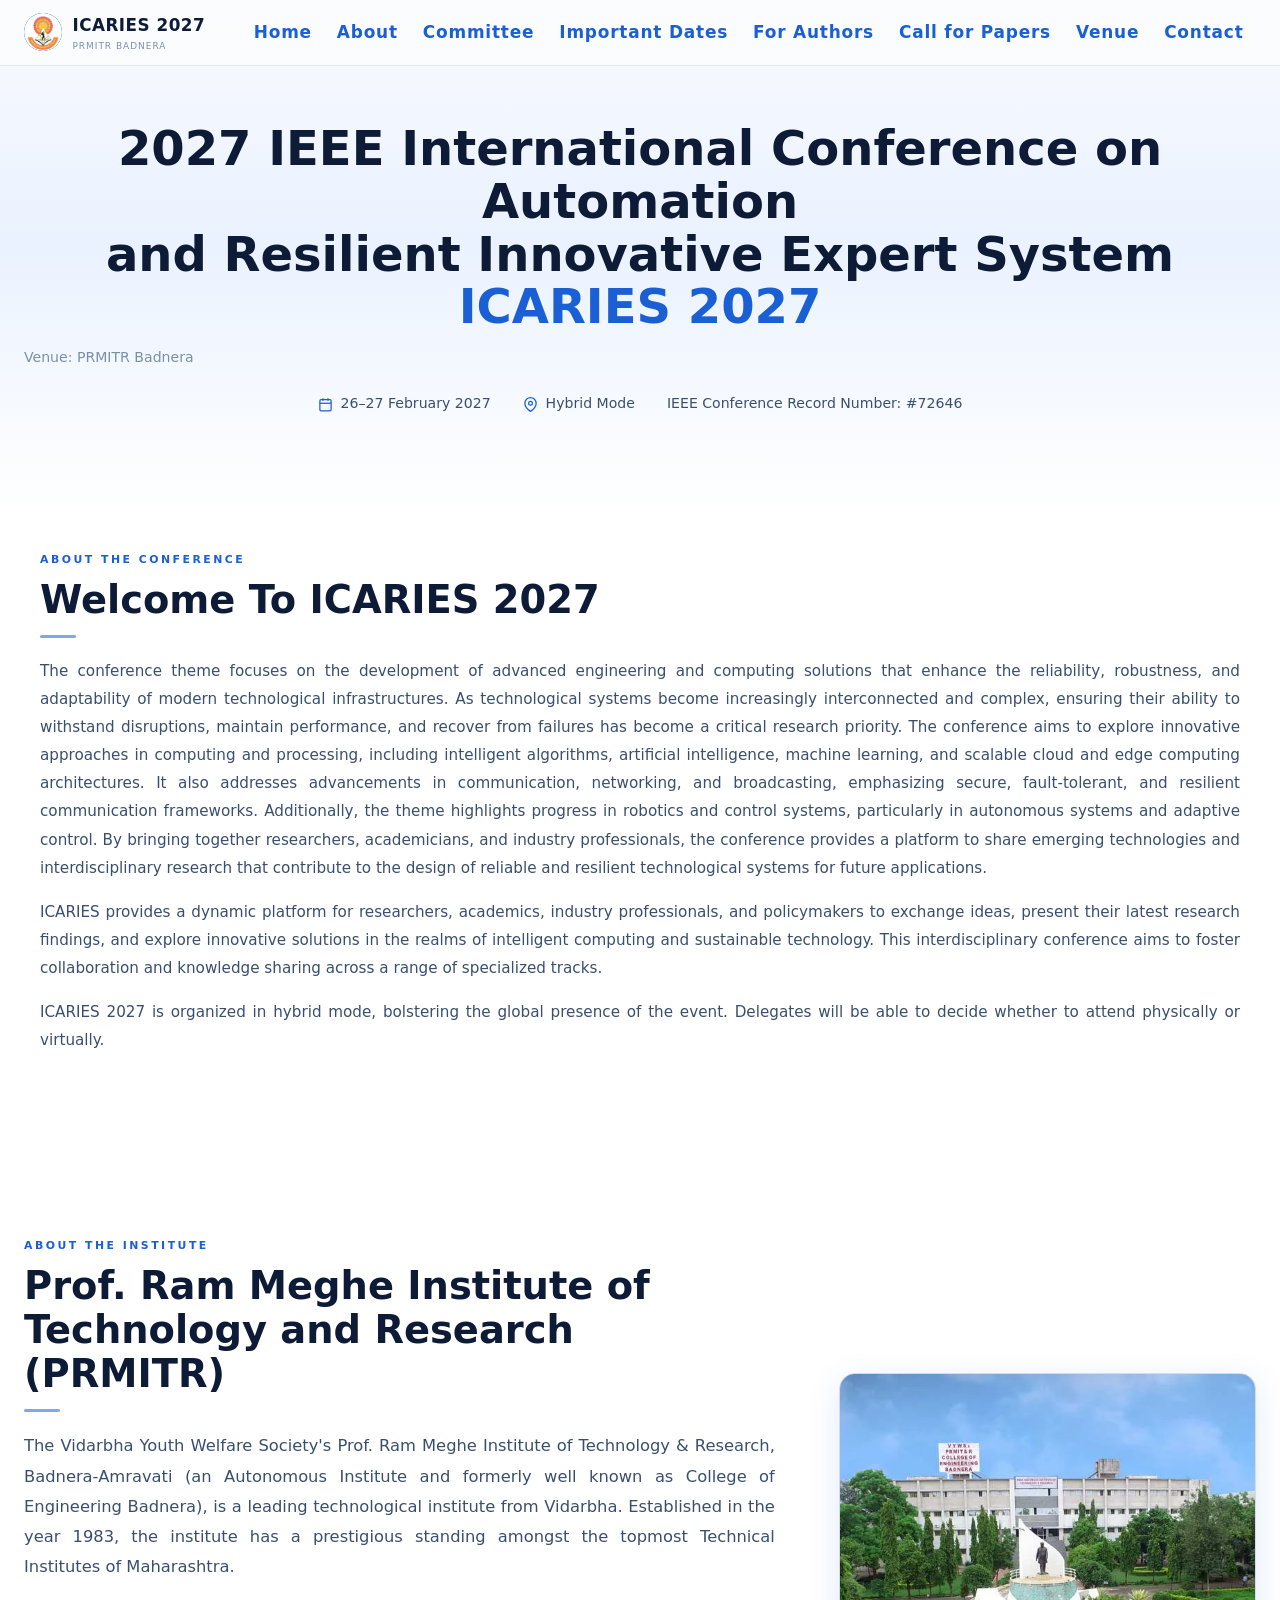
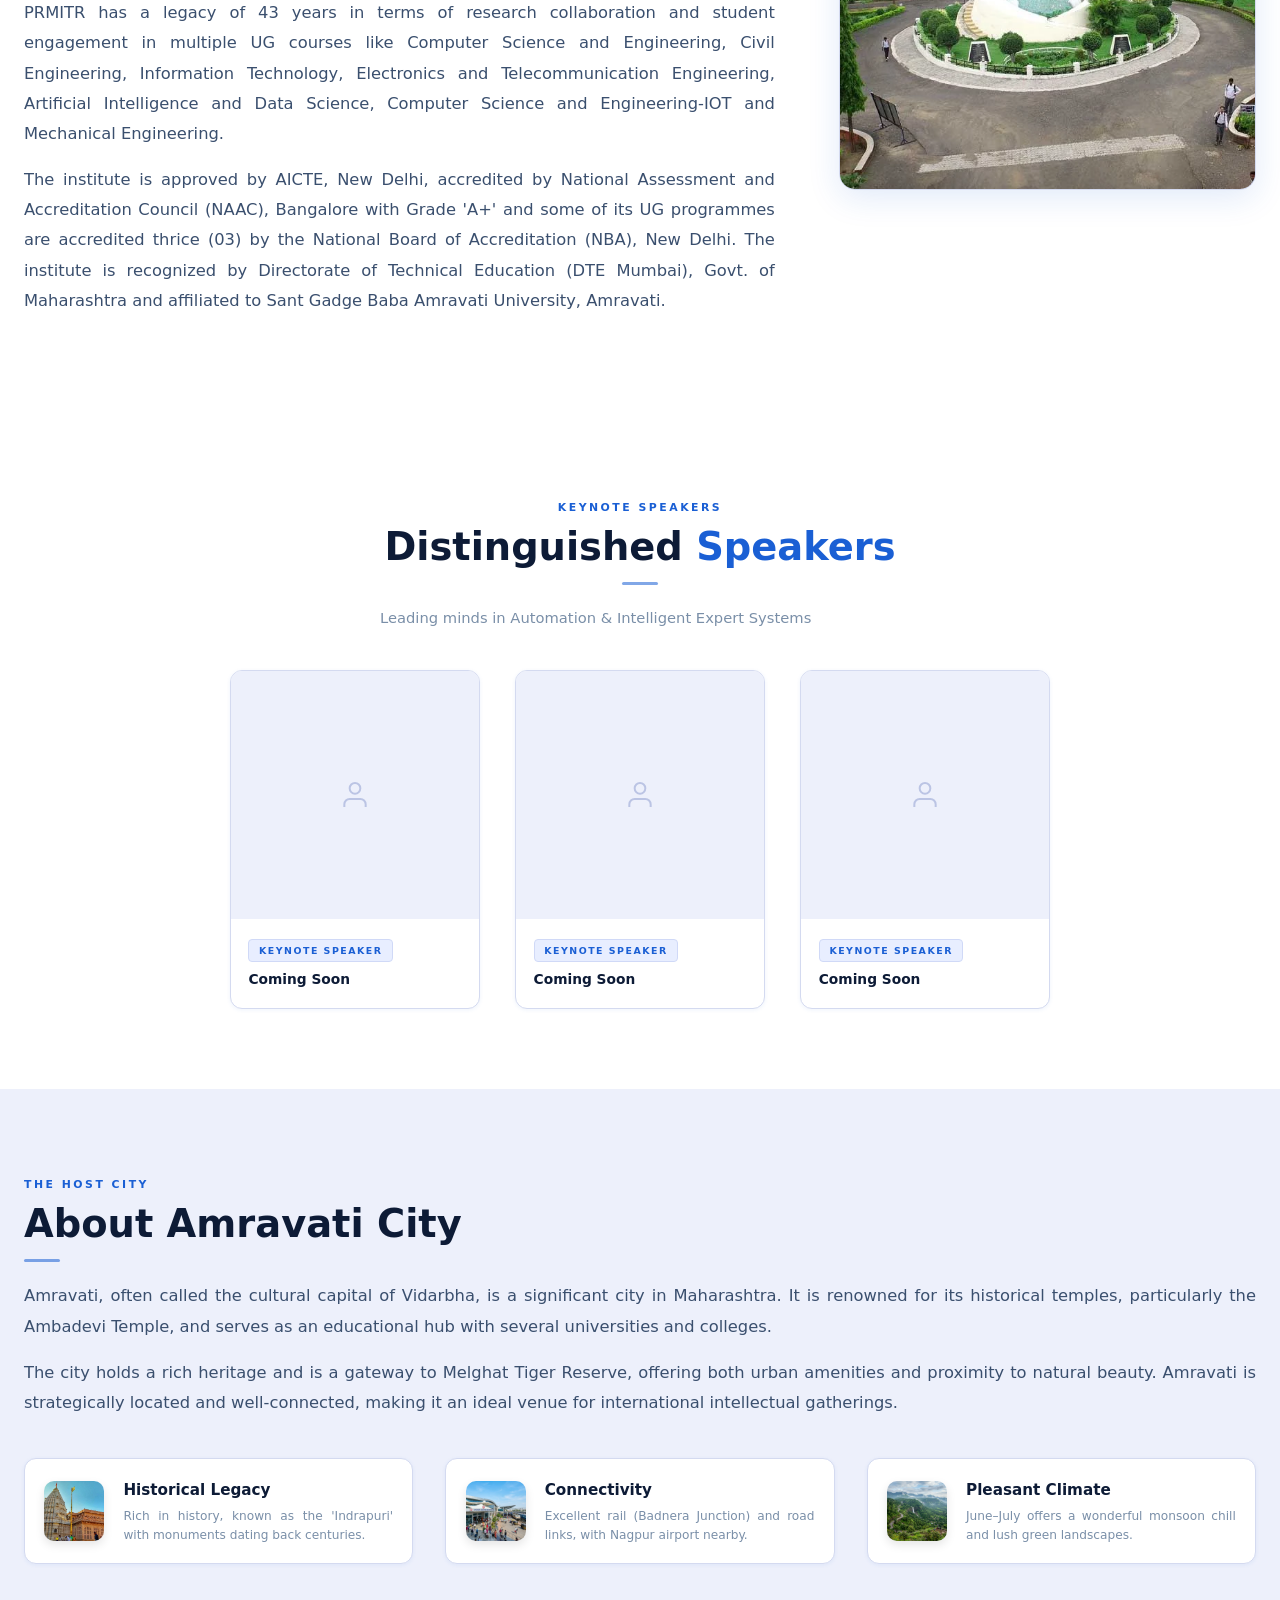
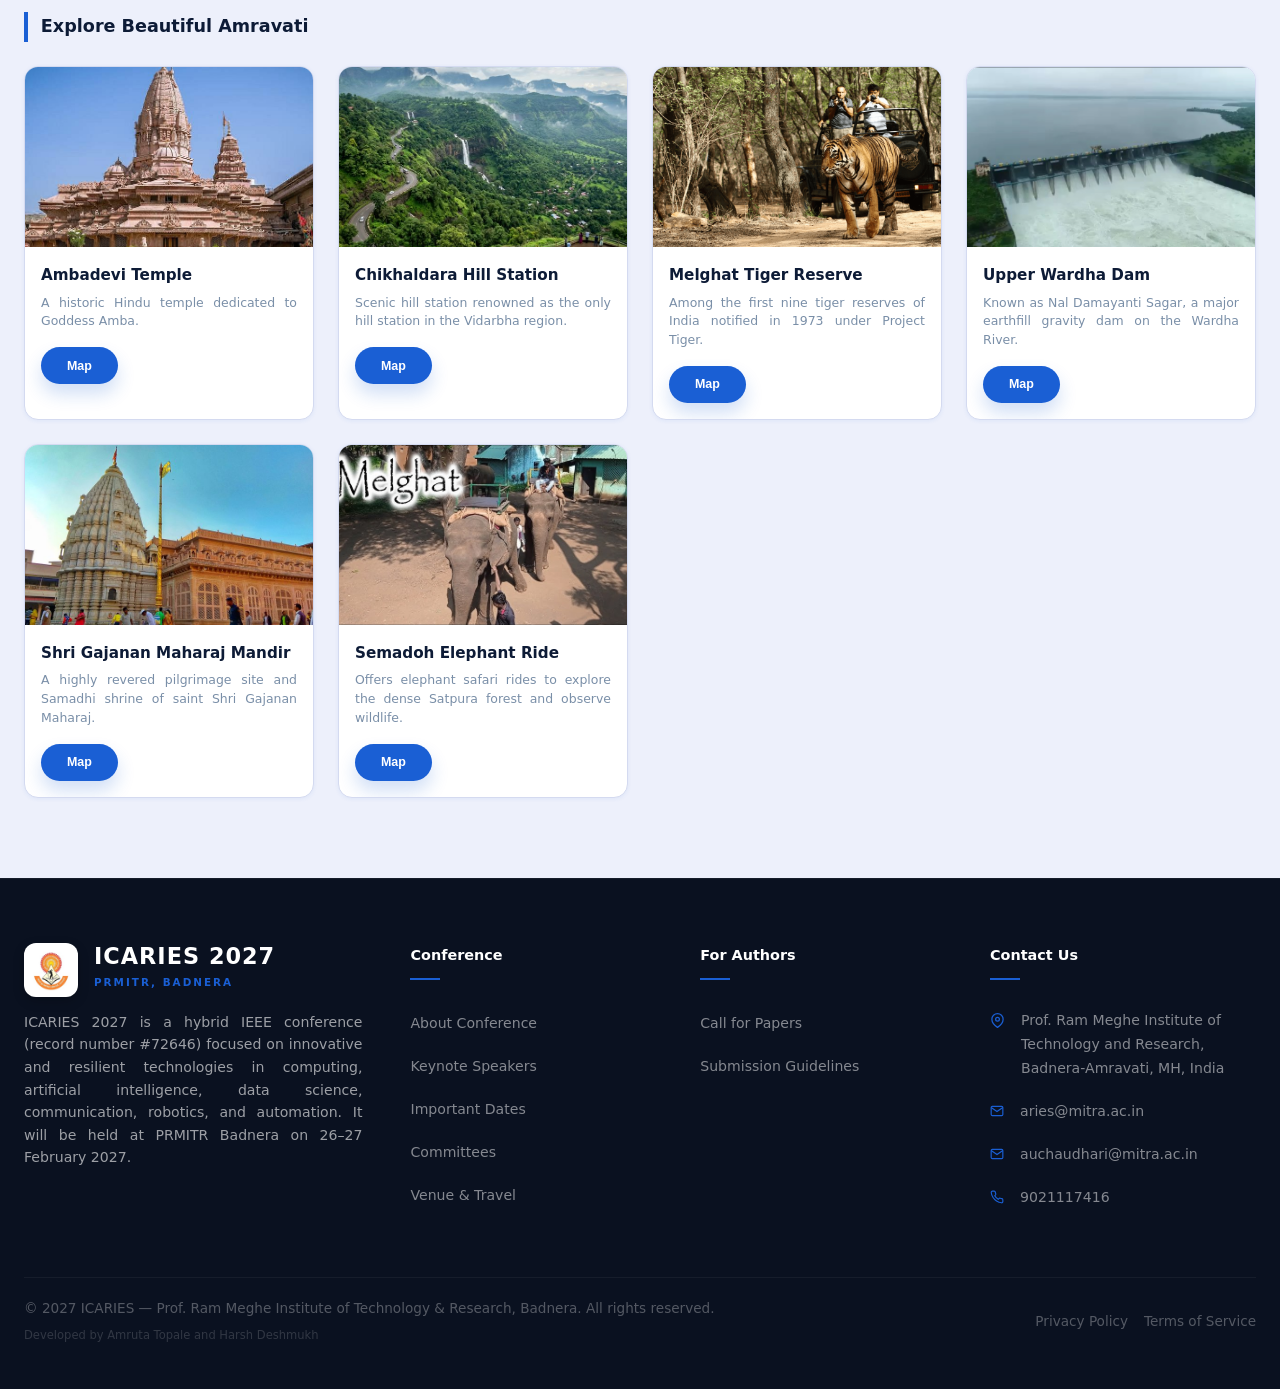
==== index.html @ 3f365c03 "changes 1" ====
<!DOCTYPE html>
<html lang="en">

<head>
  <meta charset="UTF-8" />
  <meta name="viewport" content="width=device-width, initial-scale=1.0" />
  <title>ICARIES 2027 — PRMITR Badnera, Amravati</title>
  <meta name="description"
    content="2027 IEEE International Conference on Automation and Resilient Innovative Expert System — ICARIES 2027, PRMITR Badnera, Amravati, Maharashtra, India." />
  <link rel="icon" type="image/png" href="./assets/title bar logo.png" />
  <link rel="stylesheet" href="https://cdnjs.cloudflare.com/ajax/libs/font-awesome/6.5.1/css/all.min.css" />
  <link rel="stylesheet" href="./css/style.css" />
</head>

<body>
  <div id="root"></div>
  <script src="./script.js"></script>
</body>

</html>
---- css/style.css ----
:root {
  --blue: #1a5fd4;
  --blue-dark: #1148aa;
  --blue-light: #e8eeff;
  --blue-mid: #d0d9f7;
  --bg: #edf0fb;
  --bg-white: #ffffff;
  --text: #0d1b36;
  --text-mid: #3a4f6e;
  --text-soft: #7a8fa8;
  --border: #d4daf0;
  --border-mid: #bbc4e4;
  --shadow-sm: 0 1px 4px rgba(26, 95, 212, 0.07);
  --shadow-md: 0 4px 18px rgba(26, 95, 212, 0.10);
  --shadow-lg: 0 8px 32px rgba(26, 95, 212, 0.13);
  --nav-h: 66px;
}

*,
*::before,
*::after {
  box-sizing: border-box;
  margin: 0;
  padding: 0
}

html {
  font-size: 16px;
  scroll-behavior: smooth
}

body {
  font-family: 'Segoe UI', system-ui, -apple-system, sans-serif;
  background: var(--bg);
  color: var(--text);
  line-height: 1.7;
  overflow-x: hidden
}

a {
  text-decoration: none;
  color: inherit
}

a,
button,
.hamburger {
  appearance: none;
  -webkit-appearance: none;
  -webkit-tap-highlight-color: transparent;
  -webkit-focus-ring-color: transparent;
  outline: none;
  box-shadow: none;
}

a:focus,
a:focus-visible,
button:focus,
button:focus-visible,
.hamburger:focus,
.hamburger:focus-visible {
  outline: none;
  box-shadow: none;
}

a::-moz-focus-inner,
button::-moz-focus-inner {
  border: 0;
}

sup {
  font-size: .6em;
  vertical-align: super
}

::-webkit-scrollbar {
  width: 5px
}

::-webkit-scrollbar-track {
  background: var(--bg)
}

::-webkit-scrollbar-thumb {
  background: var(--border-mid);
  border-radius: 4px
}

/* ── NAVBAR ─────────────────────────────────────────── */
#navbar {
  position: fixed;
  top: 0;
  left: 0;
  right: 0;
  z-index: 1000;
  height: var(--nav-h);
  background: rgba(255, 255, 255, .78);
  border-bottom: 1px solid rgba(212, 218, 240, .7);
  backdrop-filter: blur(14px);
  -webkit-backdrop-filter: blur(14px);
  transition: box-shadow .3s, background .3s, border-color .3s;
}

#navbar.scrolled {
  background: rgba(255, 255, 255, .62);
  border-bottom-color: rgba(212, 218, 240, .5);
  box-shadow: var(--shadow-md)
}

.nav-inner {
  max-width: 1300px;
  margin: 0 auto;
  height: 100%;
  display: flex;
  align-items: center;
  justify-content: space-between;
  padding: 0 1.5rem;
  gap: 1rem;
}

.nav-brand {
  display: flex;
  align-items: center;
  gap: .65rem;
  cursor: pointer;
  flex-shrink: 0
}

.nav-logo-wrap {
  width: 38px;
  height: 38px;
  border-radius: 50%;
  background: var(--blue);
  display: flex;
  align-items: center;
  justify-content: center;
  color: #fff;
  font-size: .75rem;
  font-weight: 900;
  letter-spacing: .5px;
  flex-shrink: 0;
  overflow: hidden;
}

.nav-logo-wrap img {
  width: 100%;
  height: 100%;
  object-fit: cover;
  border-radius: 50%
}

.nav-brand-name {
  font-size: 1.05rem;
  font-weight: 800;
  color: var(--text);
  letter-spacing: .5px
}

.nav-brand-sub {
  font-size: .56rem;
  color: var(--text-soft);
  letter-spacing: 1px;
  text-transform: uppercase;
  display: block;
  margin-top: -1px
}

.nav-links {
  display: flex;
  align-items: center;
  gap: 0;
  list-style: none
}

.nav-links li {
  position: relative
}

.nav-links a {
  display: block;
  padding: .45rem .78rem;
  font-size: 1.06rem;
  font-weight: 700;
  letter-spacing: .8px;
  color: var(--blue);
  cursor: pointer;
  border-radius: 6px;
  transition: color .2s, background .2s;
  white-space: nowrap;
}

.nav-links a:hover {
  color: var(--blue);
  background: var(--blue-light)
}

.nav-links a.active {
  color: var(--blue);
  font-weight: 700;
  background: transparent
}

.nav-dropdown .dropdown-menu {
  position: absolute;
  top: 100%;
  left: 0;
  min-width: 220px;
  list-style: none;
  padding: .45rem;
  background: #fff;
  border: 1px solid var(--border);
  border-radius: 10px;
  box-shadow: var(--shadow-md);
  opacity: 0;
  visibility: hidden;
  transform: translateY(8px);
  transition: opacity .2s, transform .2s, visibility .2s;
}

.nav-dropdown:hover .dropdown-menu,
.nav-dropdown:focus-within .dropdown-menu {
  opacity: 1;
  visibility: visible;
  transform: translateY(0);
}

.dropdown-menu a {
  padding: .7rem .85rem;
  font-size: .86rem;
  font-weight: 600;
  letter-spacing: .2px;
}

.hamburger {
  display: none;
  position: relative;
  width: 42px;
  height: 42px;
  border-radius: 999px;
  border: 1px solid rgba(26, 95, 212, .16);
  background: rgba(255, 255, 255, .95);
  box-shadow: 0 10px 22px rgba(15, 35, 80, .10);
  flex-direction: column;
  justify-content: center;
  align-items: center;
  cursor: pointer;
  padding: 0;
  transition: transform .2s ease, box-shadow .2s ease, background .2s ease;
}

.hamburger:hover,
.hamburger:focus-visible {
  transform: translateY(-1px);
  box-shadow: 0 16px 28px rgba(15, 35, 80, .15);
}

.hamburger span {
  position: absolute;
  left: 50%;
  display: block;
  width: 19px;
  height: 2px;
  background: var(--text);
  border-radius: 999px;
  transition: transform .22s ease, opacity .18s ease, background .2s ease;
  transform-origin: center;
}

.hamburger span:nth-child(1) {
  transform: translate(-50%, -6px);
}

.hamburger span:nth-child(2) {
  transform: translate(-50%, 0);
}

.hamburger span:nth-child(3) {
  transform: translate(-50%, 6px);
}

.hamburger.open span:nth-child(1) {
  transform: translate(-50%, 0) rotate(45deg);
}

.hamburger.open span:nth-child(2) {
  opacity: 0;
}

.hamburger.open span:nth-child(3) {
  transform: translate(-50%, 0) rotate(-45deg);
}

#mobile-nav {
  display: none;
  position: fixed;
  top: var(--nav-h);
  left: 0;
  right: 0;
  z-index: 999;
  background: rgba(255, 255, 255, .98);
  border-bottom: 1px solid rgba(26, 95, 212, .12);
  padding: 1rem 1.25rem 1.2rem;
  box-shadow: 0 18px 50px rgba(15, 35, 80, .12);
  backdrop-filter: blur(18px);
}

#mobile-nav.open {
  display: block;
}

#mobile-nav ul {
  list-style: none;
  display: flex;
  flex-direction: column;
  gap: .65rem;
}

#mobile-nav ul a {
  display: block;
  padding: .9rem 1.1rem;
  font-size: .95rem;
  font-weight: 700;
  color: var(--text);
  border-radius: 14px;
  background: #f6f8ff;
  transition: transform .2s ease, box-shadow .2s ease, background .2s ease;
}

#mobile-nav ul a:hover,
#mobile-nav ul a:focus-visible {
  color: var(--blue);
  background: rgba(26, 95, 212, .08);
  transform: translateX(3px);
}

#mobile-nav ul a.active {
  color: #fff;
  background: var(--blue);
}

.mobile-nav-group {
  padding: .2rem 0
}

.mobile-nav-label {
  display: block;
  padding: .6rem 1rem;
  font-size: .88rem;
  font-weight: 700;
  color: var(--blue);
}

.mobile-submenu {
  margin-left: .75rem
}

#mobile-nav .mobile-submenu a {
  font-size: .82rem;
  font-weight: 600;
  padding: .5rem 1rem;
}

/* ── PAGE WRAPPER ────────────────────────────────────── */
#main-content {
  padding-top: var(--nav-h);
}

/* ── HERO ────────────────────────────────────────────── */
#home {
  position: relative;
  overflow: hidden;
  background: linear-gradient(180deg, #f5f8ff 0%, #eaf2ff 40%, #ffffff 100%);
  padding: 4rem 1.5rem 3.5rem;
  text-align: center;
}

/* Reduce vertical gap between the home hero and the next section */
#home + .section {
  padding-top: 2rem;
}

.home-hero {
  position: relative;
}

.hero-inner {
  max-width: 900px;
  margin: 0 auto
}

.hero-logos {
  display: flex;
  align-items: center;
  justify-content: center;
  gap: 1.5rem;
  margin-bottom: 2.5rem;
  flex-wrap: wrap;
}

.logo-box {
  display: flex;
  flex-direction: column;
  align-items: center;
  gap: .55rem;
}

.logo-img-wrap {
  width: 88px;
  height: 88px;
  border-radius: 14px;
  background: #fff;
  border: 1.5px solid var(--border);
  display: flex;
  align-items: center;
  justify-content: center;
  box-shadow: var(--shadow-sm);
  overflow: hidden;
  padding: 6px;
}

.logo-img-wrap img {
  width: 100%;
  height: 100%;
  object-fit: contain;
  border-radius: 8px
}

.logo-box-label {
  font-size: .7rem;
  color: var(--text-soft);
  font-weight: 500;
  letter-spacing: .3px
}

.hero-title {
  font-size: clamp(2.1rem, 5.4vw, 3rem);
  font-weight: 900;
  line-height: 1.1;
  color: var(--text);
  margin-bottom: .5rem;
}

.hero-title .blue {
  color: var(--blue);
  display: block
}

.hero-sponsored {
  font-size: .88rem;
  color: var(--text-soft);
  margin: .8rem 0 1.4rem;
}

.hero-meta {
  display: flex;
  align-items: center;
  justify-content: center;
  gap: 2rem;
  flex-wrap: wrap;
  margin-bottom: 2.5rem;
}

.hero-meta-item {
  display: flex;
  align-items: center;
  gap: .5rem;
  font-size: .88rem;
  color: var(--text-mid);
  font-weight: 500;
}

.hero-meta-item svg {
  color: var(--blue);
  flex-shrink: 0
}

.hero-btns {
  display: flex;
  gap: .9rem;
  justify-content: center;
  flex-wrap: wrap
}

/* ── BUTTONS ─────────────────────────────────────────── */
.btn {
  display: inline-flex;
  align-items: center;
  gap: .45rem;
  padding: .72rem 1.8rem;
  border-radius: 6px;
  font-size: .84rem;
  font-weight: 700;
  cursor: pointer;
  border: none;
  font-family: inherit;
  transition: all .2s;
  letter-spacing: .2px;
}

.btn-blue {
  background: var(--blue);
  color: #fff
}

.btn-blue:hover {
  background: var(--blue-dark);
  transform: translateY(-1px);
  box-shadow: 0 4px 16px rgba(26, 95, 212, .28)
}

.btn-outline-blue {
  background: #fff;
  color: var(--blue);
  border: 2px solid var(--blue)
}

.btn-outline-blue:hover {
  background: var(--blue-light);
  transform: translateY(-1px)
}

/* ── SECTION COMMONS ─────────────────────────────────── */
.section {
  padding: 5rem 1.5rem
}

.section.alt {
  background: #fff;
}

#speakers {
  background: #fff;
}

  .section.section-tight {
    padding-top: 0;
  }

.section-inner {
  max-width: 1280px;
  margin: 0 auto
}

.sec-eyebrow {
  display: inline-block;
  font-size: .68rem;
  font-weight: 700;
  letter-spacing: 2.5px;
  text-transform: uppercase;
  color: var(--blue);
  margin-bottom: .5rem;
}

.hotel-grid {
  display: grid;
  grid-template-columns: repeat(2, minmax(0, 1fr));
  gap: 1.5rem;
  margin-top: 1.8rem;
  max-width: 1120px;
  margin-left: auto;
  margin-right: auto;
}

.hotel-card {
  display: flex;
  flex-direction: column;
  background: #fff;
  border: 1.5px solid var(--border);
  border-radius: 18px;
  overflow: hidden;
  box-shadow: var(--shadow-sm);
  transition: transform .2s, box-shadow .2s, border-color .2s;
}

.hotel-card:hover {
  transform: translateY(-3px);
  box-shadow: var(--shadow-md);
  border-color: var(--blue);
}

.hotel-card-img {
  width: 100%;
  aspect-ratio: 16 / 10;
  min-height: 185px;
  overflow: hidden;
  background: var(--bg);
}

.hotel-card-img img {
  width: 100%;
  height: 100%;
  object-fit: cover;
  display: block;
  transition: transform .3s ease;
}

.hotel-card:hover .hotel-card-img img {
  transform: scale(1.03);
}

.hotel-card-body {
  padding: 1.2rem 1.2rem 1.3rem;
  display: grid;
  gap: .8rem;
  flex: 1;
}

.hotel-card-title {
  font-size: 1.1rem;
  font-weight: 800;
  color: var(--text);
  margin-bottom: 0;
}

.hotel-card-desc {
  color: var(--text-mid);
  line-height: 1.7;
  font-size: .92rem;
}

.hotel-btn {
  justify-self: start;
  padding: .62rem 1.3rem;
}

@media (max-width: 900px) {
  .hotel-grid {
    grid-template-columns: 1fr;
  }
}

.sec-title {
  font-size: clamp(1.6rem, 3.5vw, 2.4rem);
  font-weight: 800;
  color: var(--text);
  line-height: 1.15;
  margin-bottom: .3rem;
}

.sec-title .blue {
  color: var(--blue)
}

.sec-bar {
  width: 36px;
  height: 3px;
  background: var(--blue);
  border-radius: 2px;
  margin: .8rem 0 1.2rem;
  opacity: .55;
}

.sec-bar.center {
  margin: .8rem auto 1.2rem
}

.sec-sub {
  font-size: .92rem;
  color: var(--text-soft);
  max-width: 520px
}

/* ── WELCOME ─────────────────────────────────────────── */
.welcome-grid {
  display: grid;
  grid-template-columns: 1fr;
  gap: 2rem;
  align-items: start;
}

.welcome-grid>div {
  width: 100%;
  max-width: 1200px;
  margin: 0 auto;
}

.welcome-text p {
  color: var(--text-mid);
  margin-bottom: 1rem;
  line-height: 1.85;
  font-size: .95rem
}

.welcome-text strong {
  color: var(--text);
  font-weight: 600
}

.welcome-quote {
  border-left: 3px solid var(--blue);
  padding: 1rem 1.3rem;
  background: var(--blue-light);
  border-radius: 0 10px 10px 0;
  color: var(--text-mid);
  line-height: 1.75;
  margin: 1.3rem 0;
  font-size: .92rem;
}

.stats-grid {
  display: grid;
  grid-template-columns: 1fr 1fr;
  gap: 1rem
}

.stat-card {
  background: var(--bg-white);
  border: 1.5px solid var(--border);
  border-radius: 12px;
  padding: 1.5rem;
  text-align: center;
  transition: all .22s;
  box-shadow: var(--shadow-sm);
}

.stat-card:hover {
  border-color: var(--blue);
  box-shadow: var(--shadow-md);
  transform: translateY(-2px)
}

.stat-num {
  font-size: 2rem;
  font-weight: 900;
  color: var(--blue);
  line-height: 1;
  margin-bottom: .3rem
}

.stat-lbl {
  font-size: .74rem;
  color: var(--text-soft);
  font-weight: 500
}

/* ── DATES ───────────────────────────────────────────── */
.dates-grid {
  display: grid;
  grid-template-columns: repeat(3, 1fr);
  gap: 1.2rem
}

.date-card {
  background: #fff;
  border: 1.5px solid var(--border);
  border-radius: 12px;
  padding: 1.8rem 1.3rem;
  text-align: center;
  transition: all .22s;
  box-shadow: var(--shadow-sm);
  position: relative;
  overflow: hidden;
}

.date-card::before {
  content: '';
  position: absolute;
  top: 0;
  left: 0;
  right: 0;
  height: 3px;
  background: var(--blue);
  opacity: 0;
  transition: opacity .22s;
}

.date-card:hover::before {
  opacity: 1
}

.date-card:hover {
  border-color: var(--blue);
  box-shadow: var(--shadow-md);
  transform: translateY(-3px)
}

.date-label {
  font-weight: 700;
  font-size: 1.1rem;
  color: var(--text);
  margin-bottom: .45rem
}

.date-val {
  font-size: .76rem;
  color: var(--blue);
  font-weight: 700;
  letter-spacing: .3px
}

/* ── SPEAKERS ────────────────────────────────────────── */
.speakers-grid {
  display: grid;
  grid-template-columns: repeat(3, minmax(200px, 250px));
  justify-content: center;
  gap: 2.2rem;
  margin-top: 2.5rem
}

.spk-card {
  background: #fff;
  border: 1.5px solid var(--border);
  border-radius: 12px;
  overflow: hidden;
  transition: all .22s;
  box-shadow: var(--shadow-sm);
}

.spk-card:hover {
  border-color: var(--blue);
  box-shadow: var(--shadow-md);
  transform: translateY(-3px)
}

.spk-photo {
  aspect-ratio: 3/3;
  background: var(--bg);
  display: flex;
  align-items: center;
  justify-content: center;
  color: var(--border-mid);
}

.spk-info {
  padding: 1rem 1.1rem
}

.spk-badge {
  display: inline-block;
  font-size: .59rem;
  font-weight: 700;
  letter-spacing: 1.5px;
  text-transform: uppercase;
  color: var(--blue);
  background: var(--blue-light);
  border: 1px solid var(--blue-mid);
  padding: .15rem .6rem;
  border-radius: 4px;
  margin-bottom: .4rem;
}

.spk-name {
  font-size: .86rem;
  font-weight: 700;
  color: var(--text)
}

/* ── TOPICS ──────────────────────────────────────────── */
.topics-grid {
  display: grid;
  grid-template-columns: repeat(3, 1fr);
  gap: .75rem
}

.topic-item {
  background: #fff;
  border: 1.5px solid var(--border);
  border-radius: 8px;
  padding: .9rem 1.1rem;
  display:flex;align-items:center;gap:.65rem;
  transition:all .2s;box-shadow:var(--shadow-sm);
}
.topic-item:hover{border-color:var(--blue);background:var(--blue-light)}
.topic-dot{width:7px;height:7px;border-radius:50%;background:var(--blue);flex-shrink:0}
.topic-text{font-size:.83rem;color:var(--text-mid);font-weight:500}

/* ── ABOUT PRMITR ────────────────────────────────────── */
.about-grid{display:grid;grid-template-columns:1.8fr 1fr;gap:4rem;align-items:center}
.venue-copy{display:grid;gap:3.5rem}
.about-text p{color:var(--text-mid);margin-bottom:1rem;line-height:1.85;font-size:1.02rem}
.about-text strong{color:var(--text);font-weight:600}
.about-img{
  background:var(--bg);border:1.5px solid var(--border);
  border-radius:16px;overflow:hidden;
  box-shadow:var(--shadow-lg);
  transition:transform .3s ease;
}
.about-img:hover{transform:scale(1.02)}
.about-img img{width:100%;height:100%;object-fit:cover;display:block}

/* ── CONTACT ─────────────────────────────────────────── */
.contact-grid{display:grid;grid-template-columns:1fr 1.3fr;gap:3rem;align-items:start}
.c-item{display:flex;gap:.85rem;align-items:flex-start;margin-bottom:1.2rem}
.c-icon{
  width:38px;height:38px;flex-shrink:0;border-radius:8px;
  background:var(--blue-light);border:1.5px solid var(--border-mid);
  display:flex;align-items:center;justify-content:center;color:var(--blue);
}
.c-item strong{display:block;font-size:.69rem;letter-spacing:1px;text-transform:uppercase;color:var(--text-soft);margin-bottom:.1rem}
.c-item span{font-size:.86rem;color:var(--text-mid)}
.form-box{background:#fff;border:1.5px solid var(--border);border-radius:14px;padding:2rem;box-shadow:var(--shadow-sm)}
.form-box h3{font-size:.98rem;font-weight:800;color:var(--text);margin-bottom:1.3rem}
.fg{margin-bottom:.95rem}
.fg label {
    display: block;
    font-size: .71rem;
    font-weight: 600;
    color: var(--text-soft);
    letter-spacing: .4px;
    margin-bottom: .28rem
  }

  .fg input,
  .fg textarea,
  .fg select {
    width: 100%;
    padding: .68rem .9rem;
    background: var(--bg);
    border: 1.5px solid var(--border);
    border-radius: 7px;
    font-size: .85rem;
    color: var(--text);
    font-family: inherit;
    outline: none;
    transition: border-color .18s;
  }

  .fg input:focus,
  .fg textarea:focus,
  .fg select:focus {
    border-color: var(--blue);
    background: #fff;
    box-shadow: 0 0 0 3px rgba(26, 95, 212, .08);
  }

  .fg textarea {
    min-height: 108px;
    resize: vertical
  }

  .fg select option {
    background: #fff
  }

  /* ── FOOTER ──────────────────────────────────────────── */
  footer {
    background: #0a1120;
    padding: 4rem 1.5rem 1.5rem;
    color: #fff;
    border-top: 1px solid rgba(255, 255, 255, 0.05);
  }

  .footer-inner {
    max-width: 1280px;
    margin: 0 auto
  }

  .footer-grid {
    display: grid;
    grid-template-columns: 1.4fr 1fr 1fr 1.1fr;
    gap: 3rem;
    margin-bottom: 3rem
  }

  .footer-brand-col {
    display: flex;
    flex-direction: column;
    gap: .9rem;
  }

  .footer-logo-wrap {
    display: flex;
    align-items: center;
    gap: 1rem;
  }

  .footer-logo-img {
    width: 54px;
    height: 54px;
    border-radius: 12px;
    background: #fff;
    object-fit: contain;
    padding: 6px;
    box-shadow: 0 4px 12px rgba(0,0,0,0.2);
  }

  .footer-brand-name {
    display: block;
    font-size: 1.4rem;
    font-weight: 900;
    color: #fff;
    letter-spacing: 1px;
    line-height:1;
  }

  .footer-brand-tag {
    font-size: 0.65rem;
    text-transform: uppercase;
    letter-spacing: 2px;
    color: var(--blue);
    font-weight: 700;
  }

  .footer-desc {
    font-size: 0.88rem;
    color: rgba(255, 255, 255, 0.6);
    line-height: 1.6;
    max-width: 460px;
  }

  .footer-socials {
    display: none;
  }

  .footer-col h4 {
    font-size: 0.9rem;
    font-weight: 800;
    color: #fff;
    margin-bottom: 1.8rem;
    position: relative;
    padding-bottom: 0.8rem;
  }

  .footer-col h4::after {
    content: '';
    position: absolute;
    bottom: 0;
    left: 0;
    width: 30px;
    height: 2px;
    background: var(--blue);
  }

  .footer-col ul {
    list-style: none;
    display: flex;
    flex-direction: column;
    gap: 1rem
  }

  .footer-col ul a {
    font-size: 0.88rem;
    color: rgba(255, 255, 255, 0.5);
    transition: all 0.2s ease;
  }

  .footer-col ul a:hover {
    color: #fff;
    padding-left: 4px;
  }

  .footer-c-item {
    display: flex;
    gap: 1rem;
    font-size: 0.88rem;
    color: rgba(255, 255, 255, 0.5);
    margin-bottom: 1.2rem;
    align-items: flex-start;
  }

  .footer-c-item svg {
    color: var(--blue);
    flex-shrink: 0;
    margin-top: 4px;
  }

  .footer-bottom {
    border-top: 1px solid rgba(255, 255, 255, 0.05);
    padding: 1.2rem 0;
    font-size: 0.85rem;
    color: rgba(255, 255, 255, 0.3);
  }

  .footer-bottom-inner {
    display: flex;
    justify-content: space-between;
    align-items: center;
    flex-wrap: wrap;
    gap: 1.5rem;
  }

  .footer-bottom-links {
    display: flex;
    gap: 2rem;
  }

  .footer-bottom-links a {
    color: rgba(255, 255, 255, 0.3);
    transition: color 0.2s;
  }

  .footer-bottom-links a:hover {
    color: #fff;
  }

  .footer-credit {
    font-size: 0.72rem;
    color: rgba(255, 255, 255, 0.16);
    margin-top: 6px;
  }

  /* Responsive Fix for Footer */
  @media(max-width: 1024px) {
    .footer-grid {
      grid-template-columns: 1fr 1fr;
    }
  }

  @media(max-width: 600px) {
    footer { padding: 4rem 1.5rem 1.5rem; }
    .footer-grid {
      grid-template-columns: 1fr;
      gap: 3rem;
    }
    .footer-bottom-inner {
      flex-direction: column;
      text-align: center;
    }
  }

  /* ── SUB-PAGE (committee / author guidelines) ─────────── */
  .subpage-hero {
    background: var(--text);
    padding: 4.5rem 1.5rem 3.5rem;
    border-bottom: 1px solid rgba(255, 255, 255, .06);
  }

  .subpage-hero + .section.section-tight {
    padding-top: 2.5rem;
  }

  .subpage-hero-inner {
    max-width: 1280px;
    margin: 0 auto
  }

  .subpage-hero-inner-centered {
    max-width: 860px;
    text-align: center;
  }

  .subpage-hero-inner-centered .sec-bar {
    margin-left: auto;
    margin-right: auto;
  }

  .subpage-hero-inner-centered p {
    max-width: 680px;
    margin-left: auto;
    margin-right: auto;
  }

  .subpage-hero .sec-eyebrow {
    color: rgba(26, 95, 212, .7)
  }

  .subpage-hero .sec-title {
    color: #fff
  }

  .subpage-hero .sec-bar {
    background: var(--blue)
  }

  .program-hero {
    background: linear-gradient(135deg, #0f2f66 0%, #163e88 55%, #1b67d5 100%);
  }

  .program-intro {
    max-width: 760px;
    margin: 1rem auto 2rem;
    color: var(--text-mid);
  }

  .program-heading-full {
    width: 100%;
  }

  .program-heading-full .sec-title {
    width: 100%;
  }

  .program-tracks-grid {
    display: grid;
    grid-template-columns: repeat(2, minmax(280px, 1fr));
    gap: 1.5rem;
    margin-top: 2rem;
  }

  .contact-grid {
    display: grid;
    grid-template-columns: repeat(2, minmax(260px, 1fr));
    gap: 1.5rem;
    margin-top: 2rem;
  }

  .contact-card {
    background: #fff;
    border: 1.5px solid var(--border);
    border-radius: 20px;
    padding: 1.8rem;
    box-shadow: var(--shadow-sm);
    transition: transform .22s, box-shadow .22s, border-color .22s;
    display: flex;
    flex-direction: column;
    gap: 1rem;
  }

  .contact-card:hover {
    transform: translateY(-3px);
    border-color: var(--blue);
    box-shadow: var(--shadow-md);
  }

  .contact-card-icon {
    display: inline-flex;
    align-items: center;
    justify-content: center;
    width: 48px;
    height: 48px;
    border-radius: 50%;
    background: var(--blue);
    color: #fff;
  }

  .contact-card-title {
    font-size: 1.1rem;
    font-weight: 800;
    color: var(--text);
    margin-bottom: 0;
  }

  .contact-card-detail {
    line-height: 1.7;
    color: var(--text-mid);
    font-size: .95rem;
  }

  .program-track-card {
    background: #fff;
    border: 1.5px solid var(--border);
    border-radius: 20px;
    padding: 1.8rem;
    box-shadow: var(--shadow-sm);
    transition: transform .22s, box-shadow .22s, border-color .22s;
    display: flex;
    flex-direction: column;
    gap: 1rem;
  }

  .program-track-card:hover {
    transform: translateY(-3px);
    border-color: var(--blue);
    box-shadow: var(--shadow-md);
  }

  .track-title {
    font-size: 1.1rem;
    margin-bottom: .5rem;
    color: var(--text);
  }

  .track-chairs {
    font-size: .86rem;
    color: var(--blue);
    font-weight: 700;
    margin-bottom: .8rem;
  }

  .track-topics {
    list-style: none;
    display: grid;
    gap: .55rem;
    padding-left: 0;
    margin: 0;
  }

  .track-topic {
    position: relative;
    padding-left: 1.1rem;
    color: var(--text-mid);
    line-height: 1.7;
    font-size: .95rem;
  }

  .track-topic::before {
    content: '';
    position: absolute;
    left: 0;
    top: .7rem;
    width: 6px;
    height: 6px;
    border-radius: 50%;
    background: var(--blue);
  }

  .track-scope-note {
    margin-top: .35rem;
    padding-top: .7rem;
    border-top: 1px solid var(--border);
    color: var(--text);
    font-size: .88rem;
    font-style: italic;
    line-height: 1.6;
  }

  .cmt-acknowledgment {
    max-width: 980px;
    margin: 2.5rem auto 0;
    padding: 1.4rem 1.6rem;
    border-left: 4px solid var(--blue);
    border-radius: 0 12px 12px 0;
    background: var(--blue-light);
  }

  .cmt-acknowledgment h2 {
    margin: 0 0 .55rem;
    color: var(--blue-dark);
    font-size: .95rem;
    letter-spacing: .08em;
  }

  .cmt-acknowledgment p {
    margin: 0;
    color: var(--text-mid);
    line-height: 1.7;
  }

  .timeline-grid {
    display: grid;
    grid-template-columns: repeat(2, minmax(240px, 1fr));
    gap: 1.25rem;
    margin-top: 1.75rem;
  }

  .timeline-step {
    background: #fff;
    border: 1.5px solid var(--border);
    border-radius: 18px;
    padding: 1.5rem;
    box-shadow: var(--shadow-sm);
  }

  .timeline-time {
    font-size: .78rem;
    font-weight: 700;
    color: var(--blue);
    letter-spacing: .25em;
    text-transform: uppercase;
    margin-bottom: .75rem;
  }

  .timeline-title {
    font-size: 1rem;
    margin-bottom: .6rem;
    color: var(--text);
  }

  .timeline-text {
    color: var(--text-mid);
    line-height: 1.75;
    font-size: .95rem;
  }

  .program-table {
    width: 100%;
    border-collapse: collapse;
    margin-top: 1.5rem;
    overflow: hidden;
    border-radius: 16px;
    background: #fff;
    box-shadow: var(--shadow-sm);
  }

  .program-table th,
  .program-table td {
    padding: 1rem 1.2rem;
    border-bottom: 1px solid var(--border);
    text-align: left;
    color: var(--text);
  }

  .program-table th {
    background: var(--blue-light);
    color: var(--blue);
    font-size: .86rem;
    letter-spacing: .05em;
    text-transform: uppercase;
  }

  .program-table tr:last-child td {
    border-bottom: none;
  }

  .program-table td:last-child {
    color: var(--blue);
    font-weight: 700;
  }

  .section-heading {
    background: var(--text);
    padding: 1.2rem 1.4rem;
    padding-bottom: calc(1.2rem + 1px);
    border-radius: 0;
    margin-bottom: 1.5rem;
    text-align: center;
  }

  .section-heading .sec-eyebrow {
    color: rgba(26, 95, 212, .7);
    margin-bottom: .35rem;
  }

  .section-heading .sec-title {
    color: #fff;
    margin-bottom: .35rem;
  }

  .section-heading .sec-bar {
    background: var(--blue);
    margin: 0 auto;
    width: 38px;
  }

  .page-section-header {
    max-width: 760px;
    margin: 0 auto 1.8rem;
  }

  .page-section-header-centered {
    text-align: center;
  }

  .venue-section-copy {
    color: var(--text-soft);
    font-size: .96rem;
    line-height: 1.8;
    margin: 0 auto;
  }

  /* ── LOCATION CARDS ──────────────────────────────────── */
  .locations-grid {
    display: grid;
    grid-template-columns: repeat(2, 1fr);
    gap: 2rem;
    margin-top: 1.8rem;
  }

  .location-card {
    background: #fff;
    border: 1.5px solid var(--border);
    border-radius: 14px;
    overflow: hidden;
    box-shadow: var(--shadow-sm);
    transition: transform .2s, box-shadow .2s, border-color .2s;
  }

  .location-card:hover {
    transform: translateY(-3px);
    box-shadow: var(--shadow-md);
    border-color: var(--blue);
  }

  .locations-grid-single {
    grid-template-columns: minmax(0, 820px);
    justify-content: center;
  }

  .location-card-featured {
    border-radius: 24px;
    background: linear-gradient(180deg, #ffffff 0%, #f7faff 100%);
    box-shadow: var(--shadow-lg);
  }

  .location-map-mini {
    width: 100%;
    height: 250px;
    overflow: hidden;
    background: var(--bg);
  }

  .location-card-featured .location-map-mini {
    height: 240px;
    border-bottom: 1px solid var(--border);
  }

  .location-card-body {
    padding: 1.5rem;
  }

  .location-card-featured .location-card-body {
    padding: 1.45rem 1.6rem 1.6rem;
  }

  .location-card-title {
    font-size: 1.05rem;
    font-weight: 800;
    color: var(--text);
    margin-bottom: .4rem;
  }

  .location-card-address {
    font-size: .85rem;
    font-weight: 600;
    color: var(--blue);
    margin-bottom: .6rem;
  }

  .location-card-desc {
    color: var(--text-mid);
    line-height: 1.8;
    font-size: .95rem;
    margin-bottom: 1rem;
  }

  @media (max-width: 900px) {
    .locations-grid {
      grid-template-columns: 1fr;
    }

    .location-card-featured .location-map-mini {
      height: 210px;
    }
  }

  /* ── TRANSPORTATION ──────────────────────────────────── */
  .transport-journey {
    margin-top: 2rem;
  }

  .journey-stage {
    margin-bottom: 3rem;
  }

  .stage-title {
    font-size: 1.3rem;
    font-weight: 800;
    color: var(--text);
    margin-bottom: .3rem;
  }

  .stage-subtitle {
    font-size: .95rem;
    color: var(--text-soft);
    margin-bottom: 1.5rem;
  }

  .transport-grid {
    display: grid;
    grid-template-columns: repeat(auto-fit, minmax(280px, 1fr));
    gap: 1.5rem;
  }

  .transport-card {
    background: #fff;
    border: 1.5px solid var(--border);
    border-radius: 12px;
    padding: 1.8rem;
    text-align: center;
    transition: all .22s;
    box-shadow: var(--shadow-sm);
  }

  .transport-card:hover {
    border-color: var(--blue);
    box-shadow: var(--shadow-md);
    transform: translateY(-3px);
  }

  .transport-icon {
    font-size: 3rem;
    margin-bottom: 1rem;
  }

  .transport-name {
    font-size: 1.1rem;
    font-weight: 800;
    color: var(--text);
    margin-bottom: .4rem;
  }

  .transport-detail {
    font-size: .85rem;
    font-weight: 700;
    color: var(--blue);
    margin-bottom: .6rem;
  }

  .transport-desc {
    font-size: .9rem;
    color: var(--text-mid);
    line-height: 1.7;
  }

  .journey-divider {
    display: flex;
    align-items: center;
    gap: 1rem;
    margin: 2.5rem 0;
    text-align: center;
  }

  .divider-line {
    flex: 1;
    height: 2px;
    background: linear-gradient(to right, transparent, var(--blue), transparent);
  }

  .divider-text {
    font-size: .85rem;
    font-weight: 700;
    color: var(--blue);
    letter-spacing: 1px;
    white-space: nowrap;
  }


  .group-label {
    font-size: .8rem;
    font-weight: 700;
    color: var(--text-mid);
    padding-left: .9rem;
    border-left: 3px solid var(--blue);
    margin-bottom: 1.4rem;
  }

  .members-grid {
    display: grid;
    grid-template-columns: repeat(auto-fit, minmax(240px, 1fr));
    gap: 1rem;
    width: 100%;
    min-width: 0;
  }

  .member-card {
    background: #fff;
    border: 1.5px solid var(--border);
    border-radius: 10px;
    padding: 1.2rem;
    text-align: center;
    transition: all .2s;
    box-shadow: var(--shadow-sm);
    min-width: 0;
  }

  .member-card:hover {
    border-color: var(--blue);
    box-shadow: var(--shadow-md);
    transform: translateY(-2px)
  }

  .member-role {
    display: block;
    font-size: .57rem;
    font-weight: 700;
    letter-spacing: 1px;
    text-transform: uppercase;
    color: var(--blue);
    background: var(--blue-light);
    border: 1px solid var(--blue-mid);
    padding: .14rem .5rem;
    border-radius: 4px;
    margin-bottom: .5rem;
    white-space: nowrap;
    overflow: hidden;
    text-overflow: ellipsis;
  }

  .member-name {
    font-size: .84rem;
    font-weight: 700;
    color: var(--text);
    margin-bottom: .22rem;
    line-height: 1.3
  }

  .member-org {
    font-size: .73rem;
    color: var(--text-soft);
    line-height: 1.35
  }

  .divider {
    height: 1px;
    background: var(--border);
    margin: 3rem 0
  }

  .banner-dark {
    background: var(--text);
    padding: 2.5rem 1.5rem;
    text-align: center;
    border-top: 1px solid rgba(255, 255, 255, .06);
  }

  .banner-dark h2 {
    font-size: clamp(1.3rem, 3.5vw, 2.2rem);
    font-weight: 900;
    letter-spacing: 5px;
    text-transform: uppercase;
    color: #fff;
  }

  .banner-dark h2 span {
    color: var(--blue)
  }

  /* author guidelines */
  .authors-wrap {
    max-width: 860px;
    margin: 0 auto;
    padding: 4rem 1.5rem
  }

  .g-list {
    list-style: none;
    display: flex;
    flex-direction: column;
    gap: 1.25rem;
    margin-bottom: 3rem
  }

  .g-item {
    display: flex;
    gap: 1.1rem;
    align-items: flex-start;
    opacity: 0;
    transform: translateY(14px);
    transition: all .4s;
  }

  .g-item.vis {
    opacity: 1;
    transform: translateY(0)
  }

  .g-num {
    flex-shrink: 0;
    width: 32px;
    height: 32px;
    border-radius: 50%;
    background: var(--blue);
    color: #fff;
    font-size: .74rem;
    font-weight: 800;
    display: flex;
    align-items: center;
    justify-content: center;
    margin-top: .15rem;
  }

  .g-text {
    color: var(--text-mid);
    font-size: .91rem;
    line-height: 1.75;
    padding-top: .2rem
  }

  .notes-box {
    background: #f0f5ff;
    border: 1.5px solid var(--blue-mid);
    border-radius: 12px;
    padding: 1.8rem 2rem;
    margin: 2.5rem 0;
  }

  .notes-title {
    display: flex;
    align-items: center;
    gap: .5rem;
    font-weight: 800;
    font-size: .9rem;
    color: var(--text);
    margin-bottom: 1rem
  }

  .notes-list {
    list-style: none;
    display: flex;
    flex-direction: column;
    gap: .5rem
  }

  .notes-list li {
    display: flex;
    gap: .45rem;
    align-items: flex-start;
    font-size: .85rem;
    color: var(--text-mid)
  }

  .notes-list li::before {
    content: '—';
    color: var(--blue);
    flex-shrink: 0;
    font-weight: 700
  }

  .notes-list li.hl {
    color: var(--text);
    font-weight: 700
  }

  .notes-list li.hl::before {
    color: #c0392b
  }

  .dtable-title {
    font-size: 1.0rem;
    font-weight: 700;
    color: var(--text);
    border-left: 3px solid var(--blue);
    padding-left: .9rem;
    margin-bottom: 1.1rem
  }

  .dtable {
    width: 100%;
    border-collapse: collapse
  }

  .dtable td {
    padding: .85rem 1rem;
    font-size: .85rem;
    border-bottom: 1px solid var(--border)
  }

  .dtable td:first-child {
    color: var(--text-mid)
  }

  .dtable td:last-child {
    color: var(--blue);
    font-weight: 700;
    text-align: right
  }

  .dtable tr:hover {
    background: var(--blue-light)
  }

  .submit-box {
    background: var(--text);
    border-radius: 14px;
    padding: 2rem;
    margin-top: 2.5rem
  }

  .submit-title {
    font-size: .92rem;
    font-weight: 700;
    color: #fff;
    border-left: 3px solid var(--blue);
    padding-left: .9rem;
    margin-bottom: .8rem
  }

  .submit-desc {
    color: rgba(255, 255, 255, .5);
    font-size: .85rem;
    margin-bottom: 1.1rem;
    line-height: 1.65
  }

  .submit-list {
    list-style: none;
    margin-bottom: 1.6rem;
    display: flex;
    flex-direction: column;
    gap: .4rem
  }

  .submit-list li {
    font-size: .83rem;
    color: rgba(255, 255, 255, .5);
    display: flex;
    gap: .5rem;
    align-items: center
  }

  .submit-list li::before {
    content: '›';
    color: var(--blue);
    font-weight: 900;
    font-size: 1rem
  }

  .submit-btns {
    display: flex;
    gap: .8rem;
    flex-wrap: wrap
  }

  .submit-btns .btn-outline-blue {
    background: transparent;
    color: rgba(255, 255, 255, .75);
    border-color: rgba(255, 255, 255, .2)
  }

  .submit-btns .btn-outline-blue:hover {
    background: rgba(255, 255, 255, .06)
  }

  /* ── REVEAL ──────────────────────────────────────────── */
  .reveal {
    opacity: 0;
    transform: translateY(18px);
    transition: opacity .5s, transform .5s
  }

  .reveal.vis {
    opacity: 1;
    transform: translateY(0)
  }

  /* ── SCROLL TOP ──────────────────────────────────────── */
  #scroll-top-btn {
    position: fixed;
    right: 1.25rem;
    bottom: calc(1.25rem + env(safe-area-inset-bottom, 0px));
    z-index: 1001;
    width: 46px;
    height: 46px;
    border: none;
    border-radius: 999px;
    background: var(--blue);
    color: #fff;
    display: flex;
    align-items: center;
    justify-content: center;
    box-shadow: var(--shadow-md);
    cursor: pointer;
    opacity: 0;
    visibility: hidden;
    transform: translateY(10px);
    transition: opacity .22s ease, transform .22s ease, visibility .22s ease, background .18s ease;
    touch-action: manipulation;
  }

  #scroll-top-btn:hover {
    background: var(--blue-dark)
  }

  #scroll-top-btn svg {
    width: 20px;
    height: 20px;
    stroke: currentColor;
    stroke-width: 2.4;
    fill: none;
    stroke-linecap: round;
    stroke-linejoin: round;
  }

  #scroll-top-btn.show {
    opacity: 1;
    visibility: visible;
    transform: translateY(0)
  }

  /* ── CITY HIGHLIGHTS ─────────────────────────────────── */
  .city-highlights { display: grid; grid-template-columns: repeat(3, 1fr); gap: 2rem; margin: 2.5rem 0; }
  .city-highlight-card { display: flex; align-items: center; gap: 1.2rem; background: #fff; border: 1.5px solid var(--border); border-radius: 12px; padding: 1.2rem; transition: all 0.3s ease; box-shadow: var(--shadow-sm); }
  .city-highlight-card:hover { transform: translateY(-3px); border-color: var(--blue); box-shadow: var(--shadow-md); }
  .highlight-img { width: 60px; height: 60px; border-radius: 10px; object-fit: cover; flex-shrink: 0; box-shadow: 0 4px 10px rgba(0,0,0,0.1); }
  .highlight-icon { width: 48px; height: 48px; border-radius: 50%; background: var(--blue-light); border: 1.5px solid var(--blue-mid); display: flex; align-items: center; justify-content: center; color: var(--blue); flex-shrink: 0; }
  .highlight-info h4 { font-size: 0.95rem; font-weight: 800; color: var(--text); margin-bottom: 0.2rem; }
  .highlight-info p { font-size: 0.76rem; color: var(--text-soft); line-height: 1.5; margin: 0; }

  /* ── CITY GALLERY ────────────────────────────────────── */
  .city-gallery-title { font-size: 1.1rem; font-weight: 800; color: var(--text); margin: 3rem 0 1.5rem; border-left: 4px solid var(--blue); padding-left: 0.8rem; }
  .city-gallery { display: grid; grid-template-columns: repeat(auto-fill, minmax(240px, 1fr)); gap: 1.5rem; margin-top: 1rem; }
  .city-card { cursor: pointer; border-radius: 14px; overflow: hidden; background: #fff; border: 1.5px solid var(--border); transition: all 0.3s ease; box-shadow: var(--shadow-sm); }
  .city-card:hover { transform: translateY(-5px); border-color: var(--blue); box-shadow: var(--shadow-md); }
  .city-thumb { aspect-ratio: 16/10; position: relative; overflow: hidden; }
  .city-thumb img { width: 100%; height: 100%; object-fit: cover; transition: transform 0.4s ease; }
  .city-card:hover .city-thumb img { transform: scale(1.08); }
  .city-overlay { position: absolute; top: 0; left: 0; width: 100%; height: 100%; background: rgba(26, 95, 212, 0.4); display: flex; align-items: center; justify-content: center; opacity: 0; transition: opacity 0.3s ease; }
  .city-card:hover .city-overlay { opacity: 1; }
  .expand-icon { font-size: 2rem; color: #fff; font-weight: 300; }
  .city-info { padding: 1rem; }
  .city-info h3 { font-size: 0.95rem; font-weight: 800; color: var(--text); margin-bottom: 0.3rem; }
  .city-info p { font-size: 0.78rem; color: var(--text-soft); line-height: 1.5; margin: 0; }
  .city-actions { margin-top: 1rem; }
  .map-btn { width: 30%; border: none; border-radius: 99px; padding: 0.72rem 0.95rem; font-size: 0.78rem; font-weight: 800; cursor: pointer; transition: transform 0.2s ease, box-shadow 0.2s ease, background 0.2s ease, color 0.2s ease; }
  .map-btn:hover { transform: translateY(-1px); }
  .map-btn-primary { background: var(--blue); color: #fff; box-shadow: 0 10px 18px rgba(26, 95, 212, 0.2); }
  .map-btn-primary:hover { background: #174faf; }

  /* ── MODAL ───────────────────────────────────────────── */
  .modal-overlay { position: fixed; top: 0; left: 0; width: 100%; height: 100%; background: rgba(10, 17, 32, 0.95); z-index: 2000; display: flex; align-items: center; justify-content: center; padding: 2rem; backdrop-filter: blur(8px); animation: fadeIn 0.3s ease; }
  .modal-content { position: relative; max-width: 90%; max-height: 90vh; display: flex; flex-direction: column; align-items: center; }
  .modal-close { position: absolute; top: -3rem; right: -1rem; background: none; border: none; font-size: 3rem; color: #fff; cursor: pointer; transition: transform 0.2s ease; opacity: 0.8; }
  .modal-close:hover { opacity: 1; transform: scale(1.1); }
  .modal-content img { max-width: 100%; max-height: 80vh; object-fit: contain; border-radius: 12px; box-shadow: 0 0 40px rgba(0,0,0,0.5); }
  .modal-caption { margin-top: 1.5rem; color: #fff; font-size: 1.2rem; font-weight: 700; text-align: center; letter-spacing: 0.5px; }

  @keyframes fadeIn { from { opacity: 0; } to { opacity: 1; } }

  /* ── RESPONSIVE ──────────────────────────────────────── */
  @media(max-width:1100px) {
    .dates-grid {
      grid-template-columns: repeat(2, 1fr)
    }

    .speakers-grid {
      grid-template-columns: repeat(2, 1fr)
    }

    .members-grid {
      grid-template-columns: repeat(3, 1fr)
    }

    .welcome-grid,
    .about-grid {
      grid-template-columns: 1fr;
      gap: 2.5rem
    }

    .footer-grid {
      grid-template-columns: 1fr 1fr;
      gap: 2rem
    }

    .topics-grid {
      grid-template-columns: repeat(2, 1fr)
    }

    .city-highlights {
      grid-template-columns: 1fr;
      gap: 1rem;
    }

    .program-tracks-grid {
      grid-template-columns: 1fr;
    }
  }

  @media(max-width:768px) {
    :root {
      --nav-h: 60px
    }

    .nav-links {
      display: none
    }

    .hamburger {
      display: flex
    }

    .contact-grid {
      grid-template-columns: 1fr
    }

    .program-tracks-grid {
      grid-template-columns: 1fr;
      gap: 1rem;
    }

    .program-track-card {
      padding: 1.35rem;
    }

    .subpage-hero {
      padding: 3rem 1rem 2rem;
    }

    .subpage-hero-inner-centered {
      padding: 0 1rem;
    }

    .subpage-hero-inner-centered p {
      max-width: 100%;
    }

    .contact-grid {
      grid-template-columns: 1fr
    }

    .stats-grid {
      grid-template-columns: repeat(2, 1fr)
    }

    .members-grid {
      grid-template-columns: repeat(2, 1fr)
    }

    .section {
      padding: 3.5rem 1rem
    }

    .about-grid {
      grid-template-columns: 1fr
    }
  }

  @media(max-width:520px) {

    .dates-grid,
    .speakers-grid,
    .members-grid,
    .topics-grid,
    .program-tracks-grid {
      grid-template-columns: 1fr
    }

    .program-track-card {
      padding: 1.25rem;
    }

    .subpage-hero {
      padding: 2.25rem 0 1.75rem;
    }

    .subpage-hero-inner-centered .sec-title {
      font-size: clamp(1.4rem, 7vw, 2.1rem);
    }

    .program-intro {
      margin: 1rem auto 1.5rem;
    }

    .footer-grid {
      grid-template-columns: 1fr
    }

    .hero-logos {
      gap: 1rem
    }

    .logo-img-wrap {
      width: 72px;
      height: 72px
    }

    #scroll-top-btn {
      right: 1rem;
      bottom: calc(3.35rem + env(safe-area-inset-bottom, 0px));
      width: 42px;
      height: 42px
    }
  }
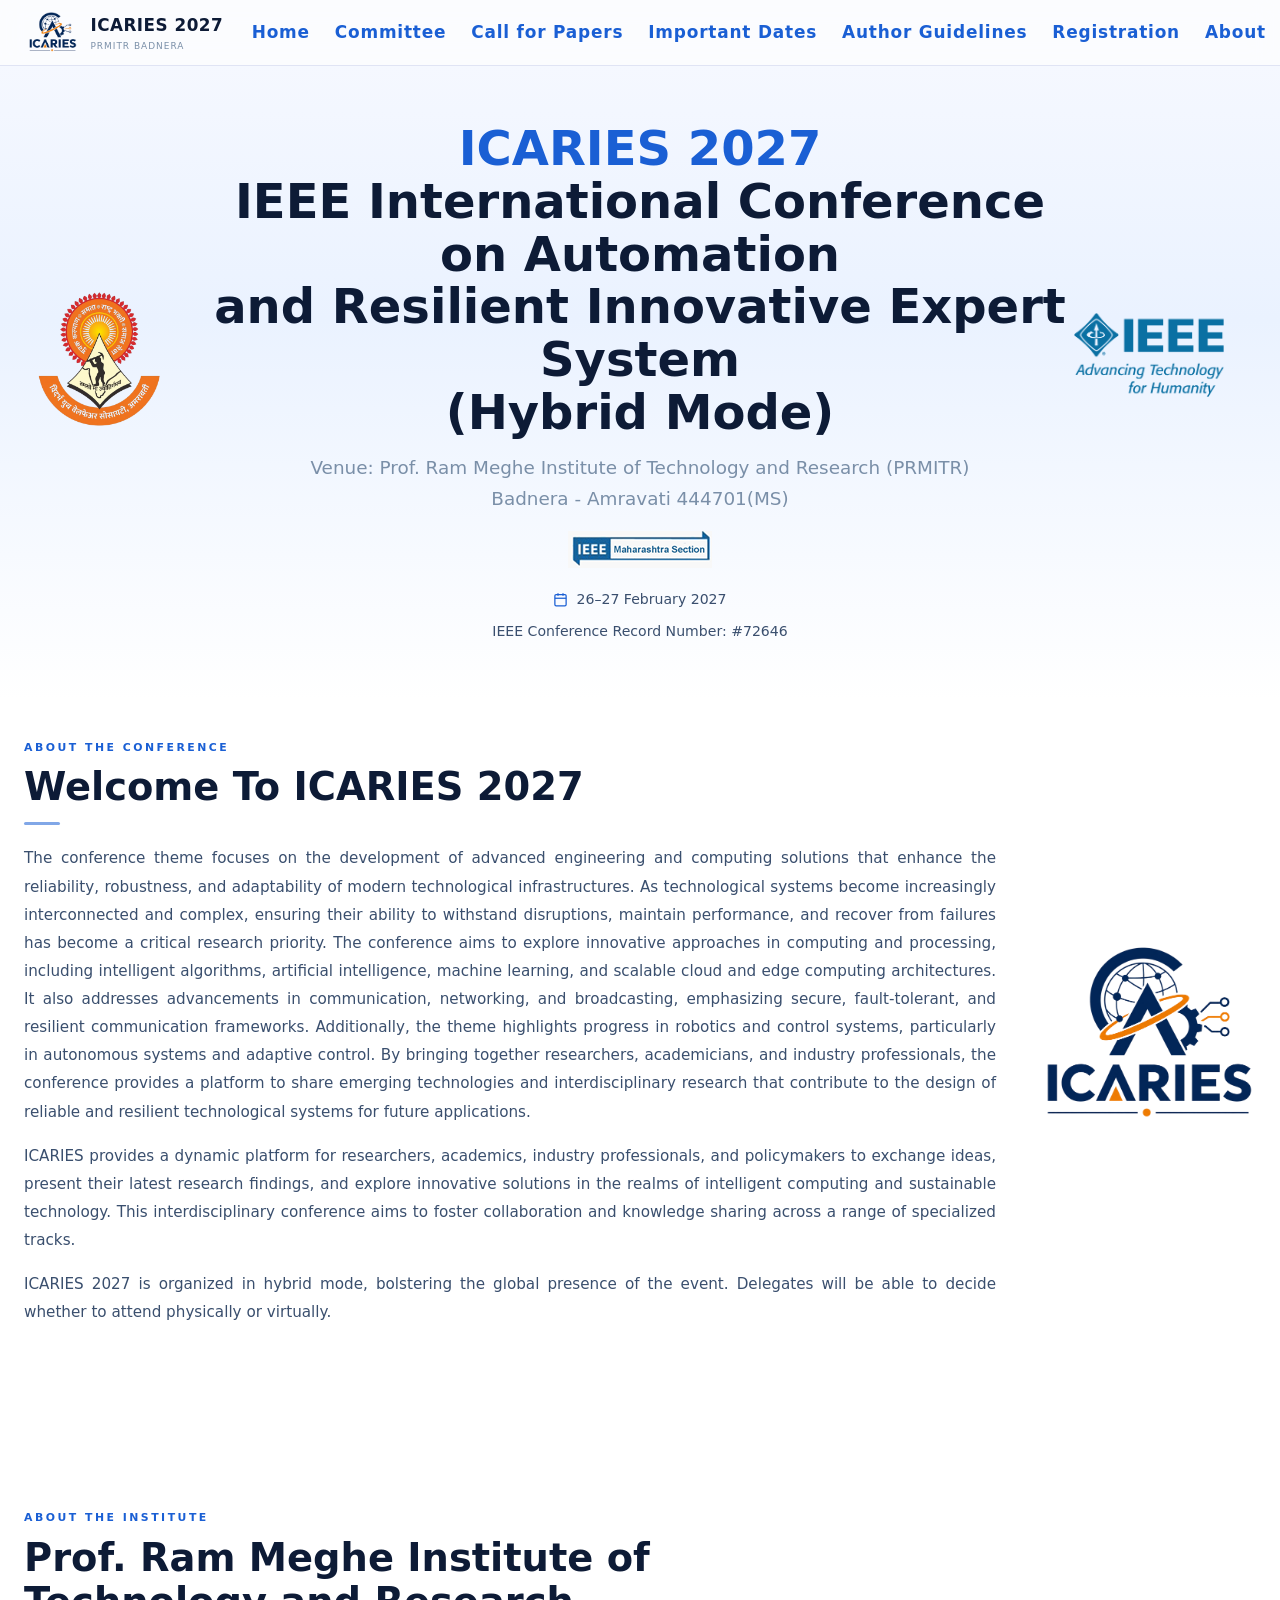
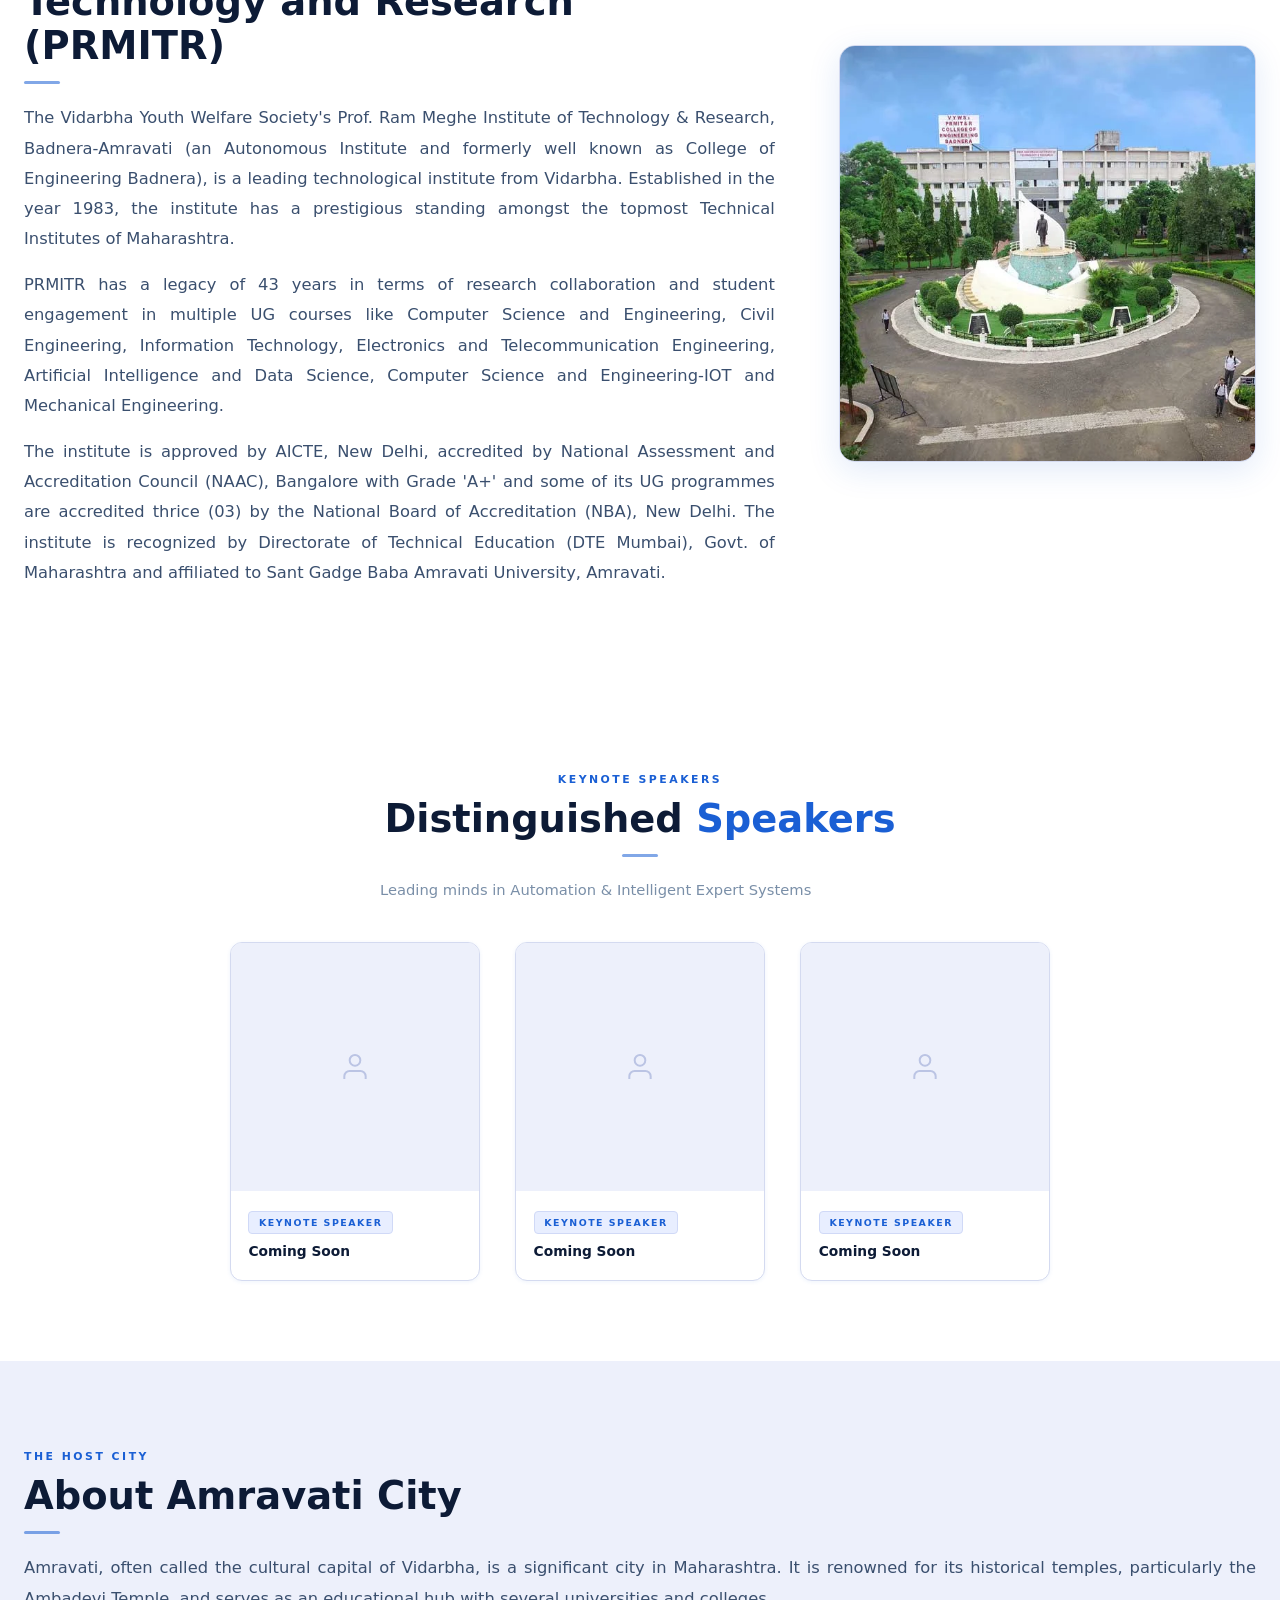
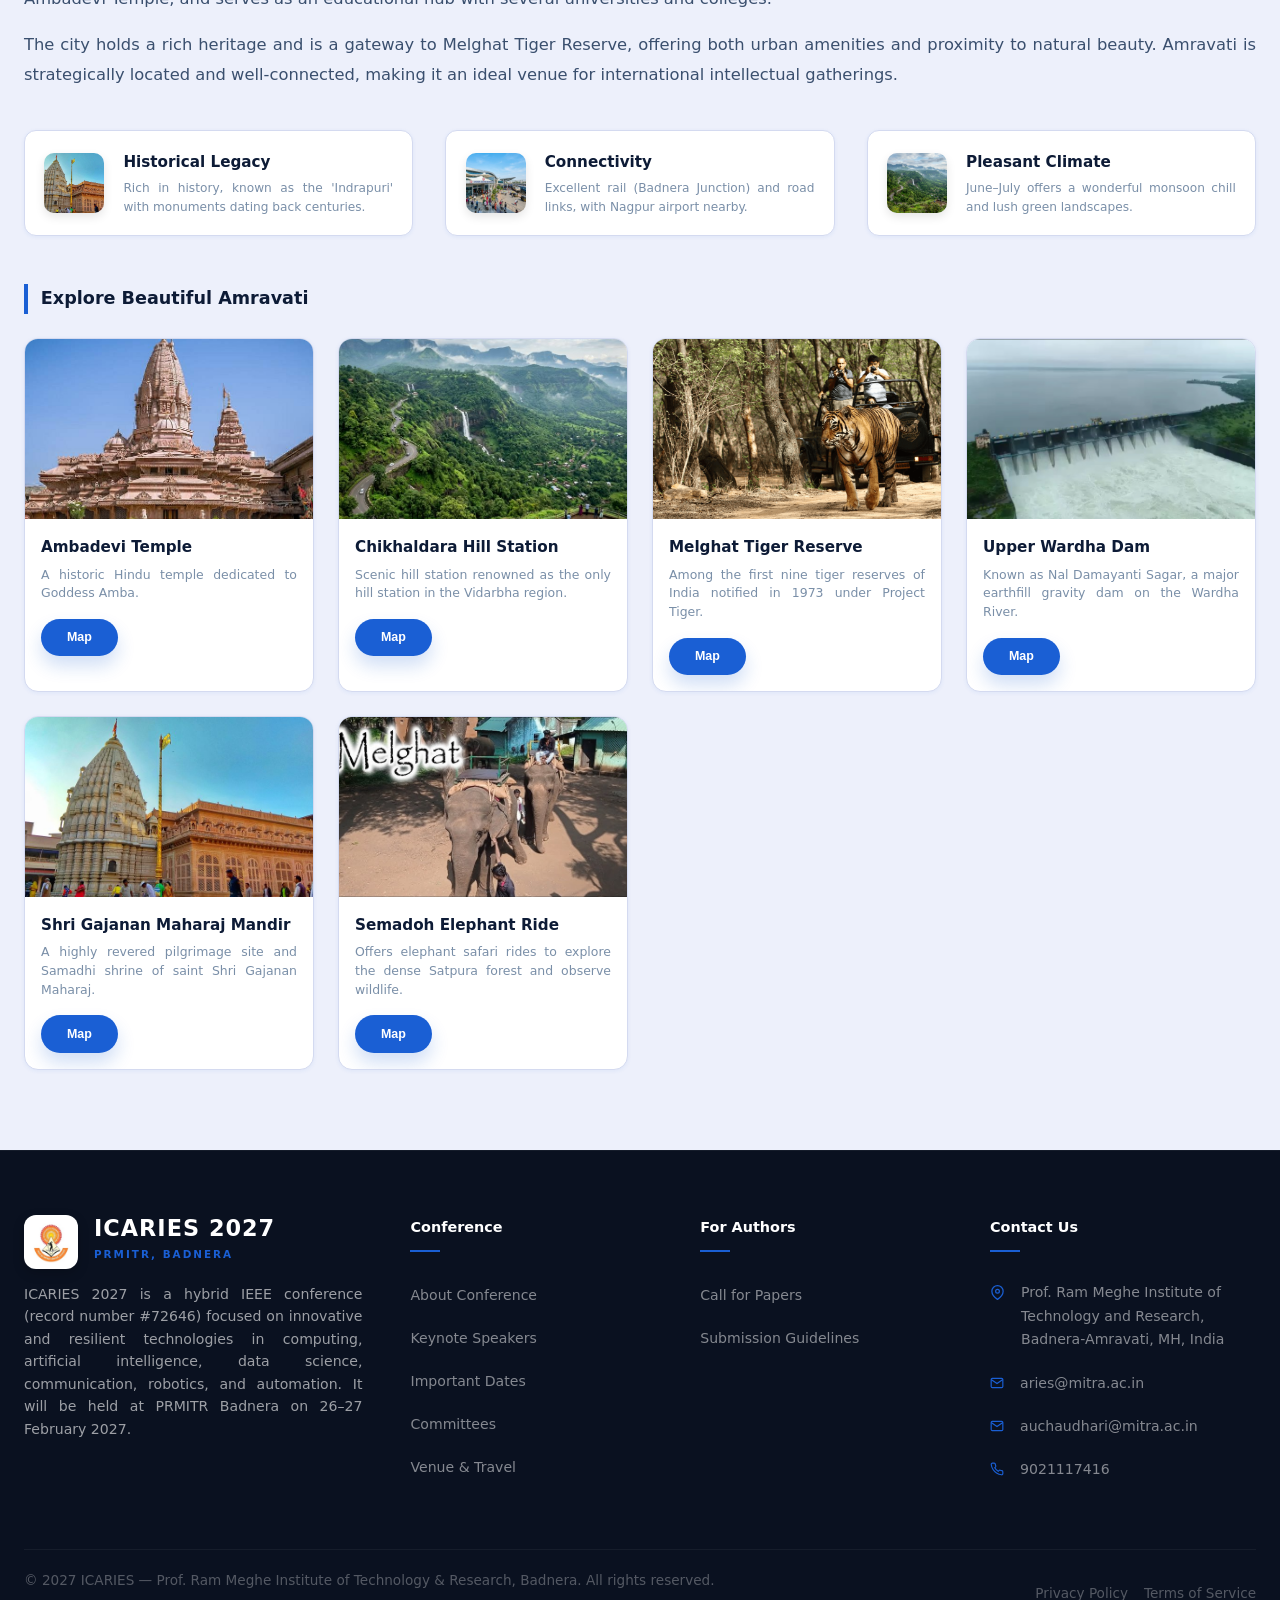
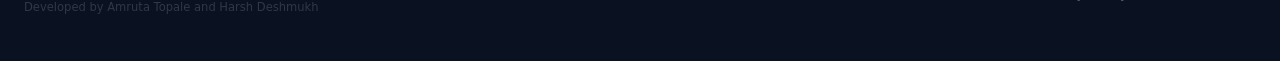
==== commit 0bc04fd4: "changes 4" ====
--- a/index.html
+++ b/index.html
@@ -7,7 +7,7 @@
   <title>ICARIES 2027 — PRMITR Badnera, Amravati</title>
   <meta name="description"
     content="2027 IEEE International Conference on Automation and Resilient Innovative Expert System — ICARIES 2027, PRMITR Badnera, Amravati, Maharashtra, India." />
-  <link rel="icon" type="image/png" href="./assets/title bar logo.png" />
+  <link rel="icon" type="image/png" href="./assets/icaries_logo.png" />
   <link rel="stylesheet" href="https://cdnjs.cloudflare.com/ajax/libs/font-awesome/6.5.1/css/all.min.css" />
   <link rel="stylesheet" href="./css/style.css" />
 </head>
--- a/css/style.css
+++ b/css/style.css
@@ -42,6 +42,11 @@
   color: inherit
 }
 
+img {
+  max-width: 100%;
+  height: auto;
+}
+
 a,
 button,
 .hamburger {
@@ -49,18 +54,20 @@
   -webkit-appearance: none;
   -webkit-tap-highlight-color: transparent;
   -webkit-focus-ring-color: transparent;
+}
+
+a:focus:not(:focus-visible),
+button:focus:not(:focus-visible),
+.hamburger:focus:not(:focus-visible) {
   outline: none;
   box-shadow: none;
 }
 
-a:focus,
 a:focus-visible,
-button:focus,
 button:focus-visible,
-.hamburger:focus,
 .hamburger:focus-visible {
-  outline: none;
-  box-shadow: none;
+  outline: 3px solid var(--blue);
+  outline-offset: 3px;
 }
 
 a::-moz-focus-inner,
@@ -126,27 +133,22 @@
   flex-shrink: 0
 }
 
-.nav-logo-wrap {
-  width: 38px;
-  height: 38px;
-  border-radius: 50%;
-  background: var(--blue);
+.nav-brand-logo {
+  width: 56px;
+  height: 40px;
+  border-radius: 6px;
+  background: transparent;
   display: flex;
   align-items: center;
   justify-content: center;
-  color: #fff;
-  font-size: .75rem;
-  font-weight: 900;
-  letter-spacing: .5px;
   flex-shrink: 0;
   overflow: hidden;
 }
 
-.nav-logo-wrap img {
+.nav-brand-logo img {
   width: 100%;
   height: 100%;
-  object-fit: cover;
-  border-radius: 50%
+  object-fit: contain;
 }
 
 .nav-brand-name {
@@ -365,6 +367,115 @@
   padding-top: var(--nav-h);
 }
 
+.home-hero-layout {
+  max-width: 1080px;
+}
+
+.home-hero-title-row {
+  display: grid;
+  grid-template-columns: 150px minmax(0, 1fr) 150px;
+  align-items: center;
+  gap: 1.5rem;
+}
+
+.home-hero-logo {
+  display: flex;
+  align-items: center;
+  justify-content: center;
+}
+
+.home-hero-logo img {
+  display: block;
+  max-width: 130px;
+  max-height: 105px;
+  object-fit: contain;
+}
+
+@media (max-width: 1100px) {
+  .nav-links {
+    display: none;
+  }
+
+  .hamburger {
+    display: flex;
+  }
+}
+
+@media (min-width: 769px) {
+  .home-hero-logo {
+    height: 150px;
+  }
+
+  .home-hero-logo-college img {
+    width: 150px;
+    height: 150px;
+    max-width: 100%;
+    max-height: 100%;
+  }
+
+  .home-hero-logo-ieee img {
+    width: 150px;
+    height: 90px;
+    max-width: 100%;
+    max-height: 100%;
+  }
+
+  .home-hero-logo-ieee {
+    transform: translateX(-2rem);
+  }
+}
+
+@media (min-width: 769px) and (max-width: 900px) {
+  .welcome-grid {
+    grid-template-columns: 1fr;
+  }
+
+  .home-hero-title-row {
+    grid-template-columns: minmax(0, 1fr);
+    gap: 0;
+  }
+
+  .home-hero-copy {
+    width: 100%;
+    padding: 0 .5rem;
+    text-align: center;
+  }
+
+  .home-hero-logo-college,
+  .home-hero-logo-ieee,
+  .home-hero-sponsor,
+  .welcome-logo {
+    display: none;
+  }
+}
+
+.home-hero-copy {
+  min-width: 0;
+}
+
+.home-hero-sponsor {
+  display: flex;
+  justify-content: center;
+  margin: -.35rem 0 1.25rem;
+}
+
+.home-hero-sponsor img {
+  display: block;
+  max-width: 185px;
+  max-height: 46px;
+  object-fit: contain;
+}
+
+.home-hero-restyled .hero-meta {
+  margin-bottom: 0;
+  row-gap: .5rem;
+}
+
+.home-hero-restyled .hero-meta-item:last-child {
+  flex-basis: 100%;
+  justify-content: center;
+}
+
 /* ── HERO ────────────────────────────────────────────── */
 #home {
   position: relative;
@@ -446,9 +557,14 @@
 }
 
 .hero-sponsored {
-  font-size: .88rem;
+  font-size: 1.15rem;
   color: var(--text-soft);
   margin: .8rem 0 1.4rem;
+}
+
+#home .hero-sponsored,
+#root .subpage-hero-inner-centered > p {
+  text-align: center;
 }
 
 .hero-meta {
@@ -663,15 +779,28 @@
 /* ── WELCOME ─────────────────────────────────────────── */
 .welcome-grid {
   display: grid;
-  grid-template-columns: 1fr;
-  gap: 2rem;
-  align-items: start;
-}
-
-.welcome-grid>div {
+  grid-template-columns: 1fr 220px;
+  gap: 2.5rem;
+  align-items: center;
+}
+
+.welcome-grid > div {
   width: 100%;
-  max-width: 1200px;
-  margin: 0 auto;
+}
+
+.welcome-logo {
+  width: 100%;
+  max-width: 220px;
+  justify-self: end;
+  grid-column: 2;
+  grid-row: 1;
+}
+
+.welcome-logo img {
+  width: 100%;
+  max-width: 220px;
+  height: auto;
+  object-fit: contain;
 }
 
 .welcome-text p {
@@ -1177,6 +1306,11 @@
     margin-top: 2rem;
   }
 
+  .submission-cta {
+    margin-top: 2rem;
+    text-align: center;
+  }
+
   .contact-grid {
     display: grid;
     grid-template-columns: repeat(2, minmax(260px, 1fr));
@@ -1224,6 +1358,10 @@
     line-height: 1.7;
     color: var(--text-mid);
     font-size: .95rem;
+  }
+
+  .contact-card-email .contact-card-detail + .contact-card-detail {
+    margin-top: -0.9rem;
   }
 
   .program-track-card {
@@ -1827,6 +1965,66 @@
 
   .dtable tr:hover {
     background: var(--blue-light)
+  }
+
+  .registration-wrap {
+    max-width: 960px;
+  }
+
+  .registration-notes {
+    display: grid;
+    gap: .85rem;
+    color: var(--text-mid);
+    line-height: 1.7;
+  }
+
+  .registration-notes p {
+    margin: 0;
+  }
+
+  .registration-notes strong {
+    color: var(--text);
+  }
+
+  .registration-fees {
+    margin-top: 2.5rem;
+    padding: 1.5rem;
+    border: 1px solid var(--border);
+    border-radius: 14px;
+    background: #fff;
+    box-shadow: var(--shadow-sm);
+  }
+
+  .registration-fees h2 {
+    margin: 0 0 1.15rem;
+    color: var(--text);
+    font-size: 1.25rem;
+  }
+
+  .registration-table-wrap { overflow-x: auto; }
+
+  .registration-table {
+    width: 100%;
+    min-width: 650px;
+    border-collapse: collapse;
+  }
+
+  .registration-table th,
+  .registration-table td {
+    padding: .9rem 1rem;
+    border: 1px solid var(--border);
+    text-align: left;
+  }
+
+  .registration-table th {
+    color: #fff;
+    background: var(--blue);
+    font-size: .88rem;
+  }
+
+  .registration-table td:last-child {
+    color: var(--blue);
+    font-weight: 700;
   }
 
   .submit-box {
@@ -2000,7 +2198,6 @@
       grid-template-columns: repeat(3, 1fr)
     }
 
-    .welcome-grid,
     .about-grid {
       grid-template-columns: 1fr;
       gap: 2.5rem
@@ -2030,6 +2227,39 @@
       --nav-h: 60px
     }
 
+    .welcome-grid {
+      grid-template-columns: 1fr;
+    }
+
+    .home-hero-title-row {
+      grid-template-columns: minmax(0, 1fr);
+      gap: 0;
+    }
+
+    .home-hero-copy {
+      width: 100%;
+      padding: 0 .5rem;
+      text-align: center;
+    }
+
+    .home-hero-restyled .hero-title {
+      max-width: 100%;
+      font-size: clamp(1.9rem, 4.8vw, 2.6rem);
+      text-align: center;
+    }
+
+    .home-hero-logo img {
+      max-width: 82px;
+      max-height: 72px;
+    }
+
+    .home-hero-logo-college,
+    .home-hero-logo-ieee,
+    .home-hero-sponsor,
+    .welcome-logo {
+      display: none;
+    }
+
     .nav-links {
       display: none
     }
@@ -2085,6 +2315,27 @@
   }
 
   @media(max-width:520px) {
+    .home-hero-title-row {
+      grid-template-columns: 1fr;
+      gap: 1rem;
+    }
+
+    .home-hero-logo-college {
+      grid-row: 1;
+    }
+
+    .home-hero-copy {
+      grid-row: 2;
+    }
+
+    .home-hero-logo-ieee {
+      grid-row: 3;
+    }
+
+    .home-hero-logo img {
+      max-width: 105px;
+      max-height: 72px;
+    }
 
     .dates-grid,
     .speakers-grid,
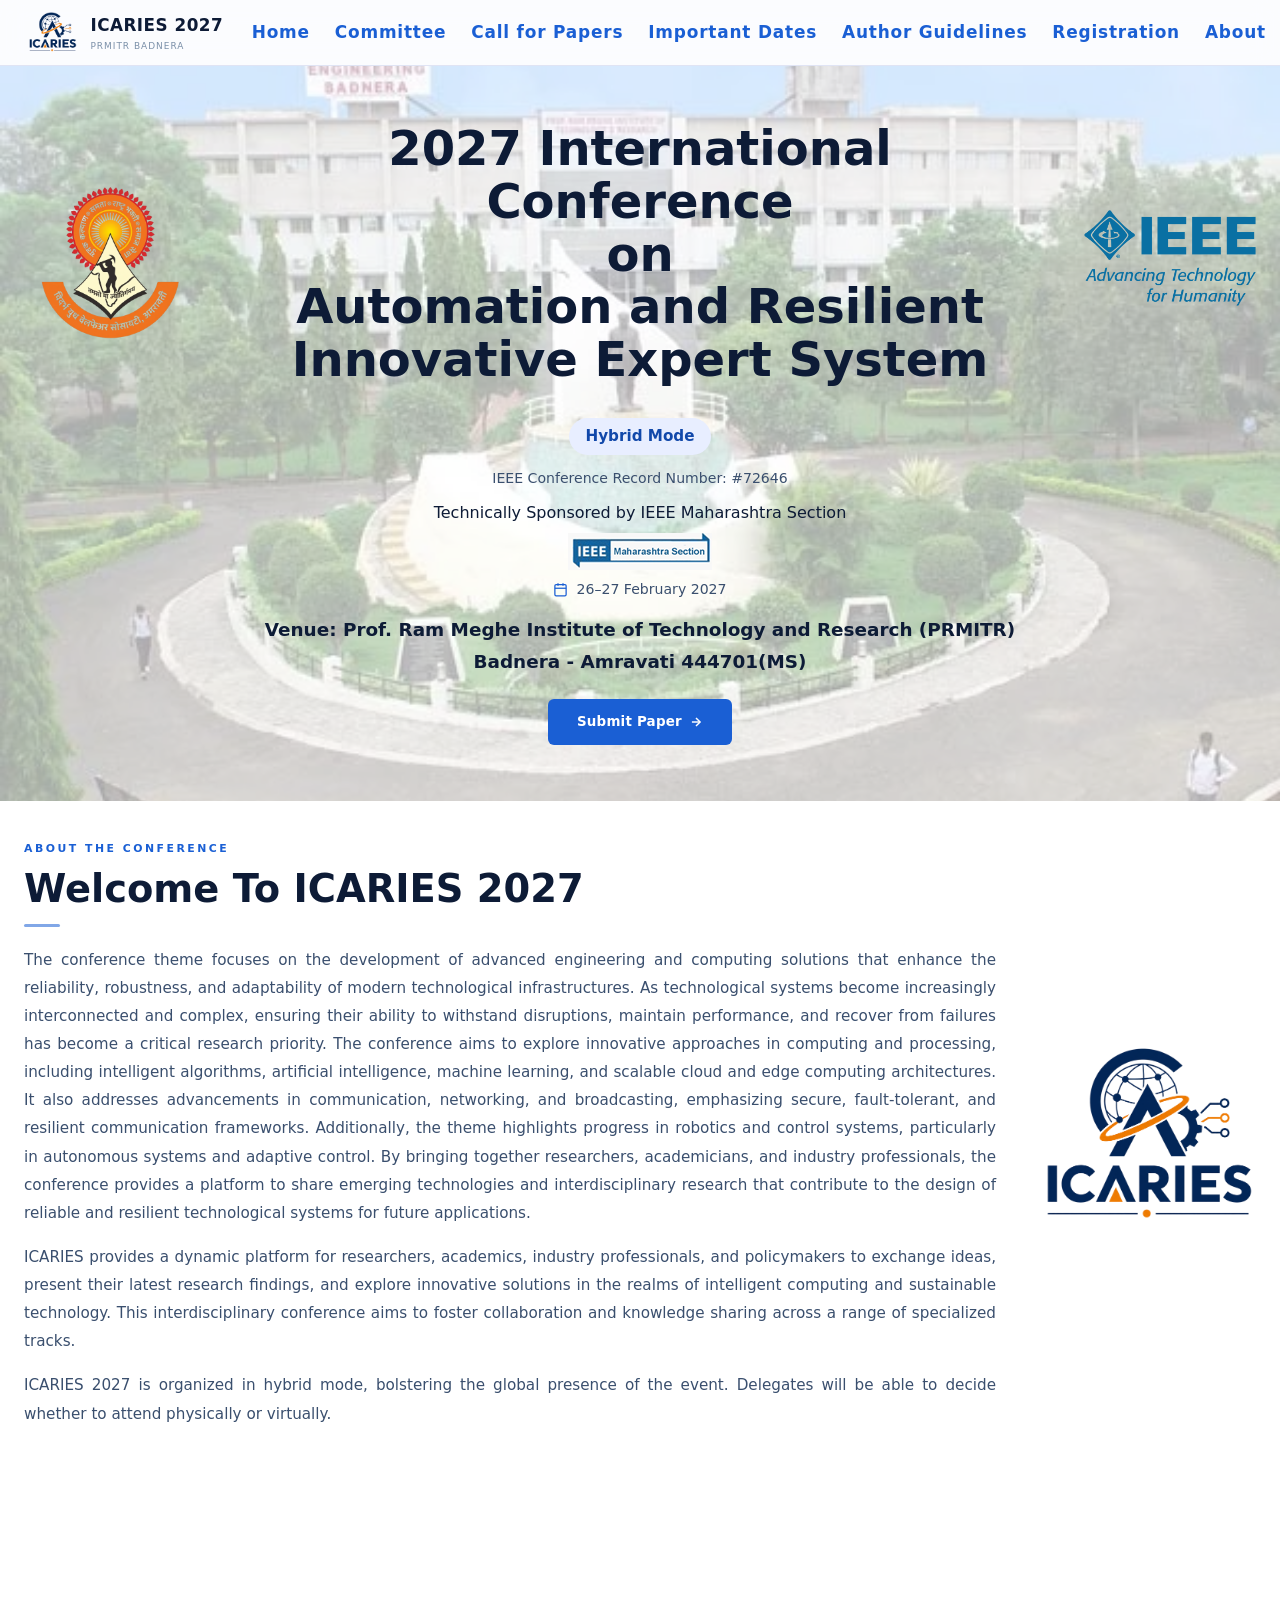
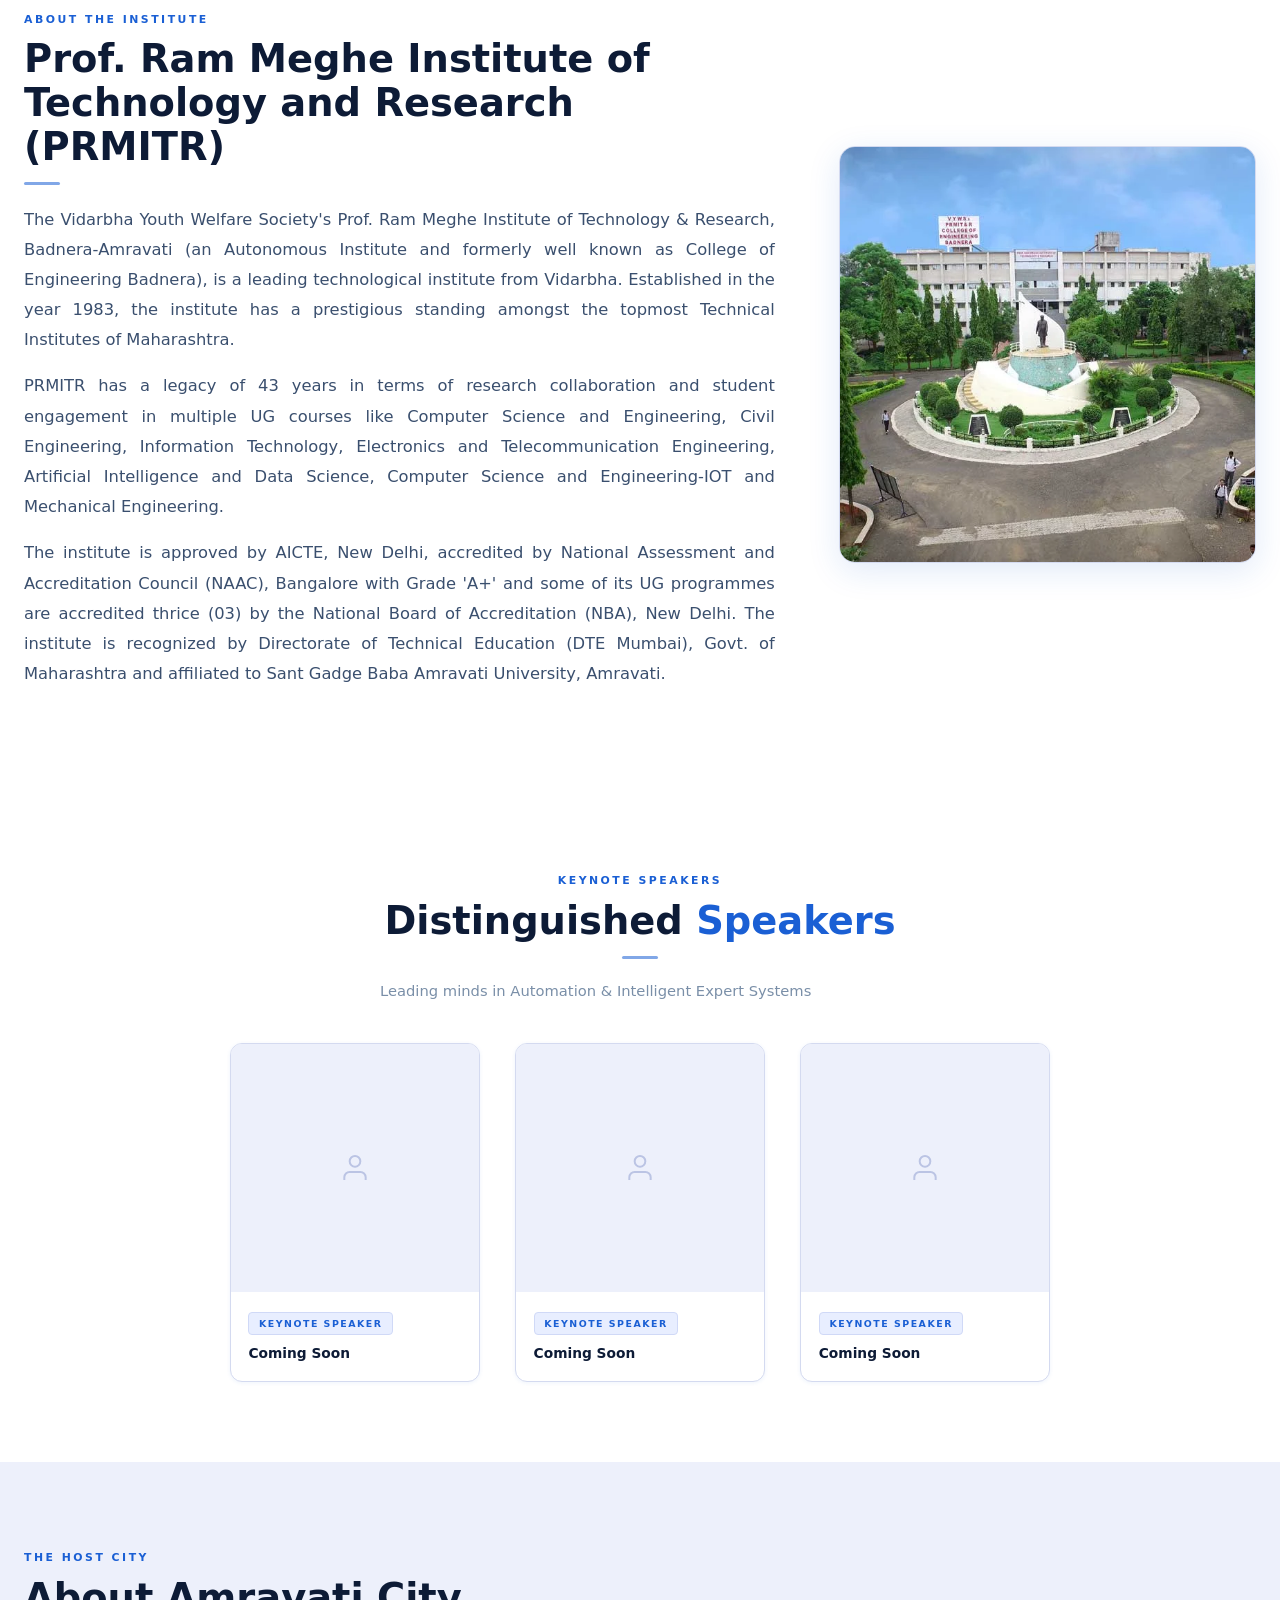
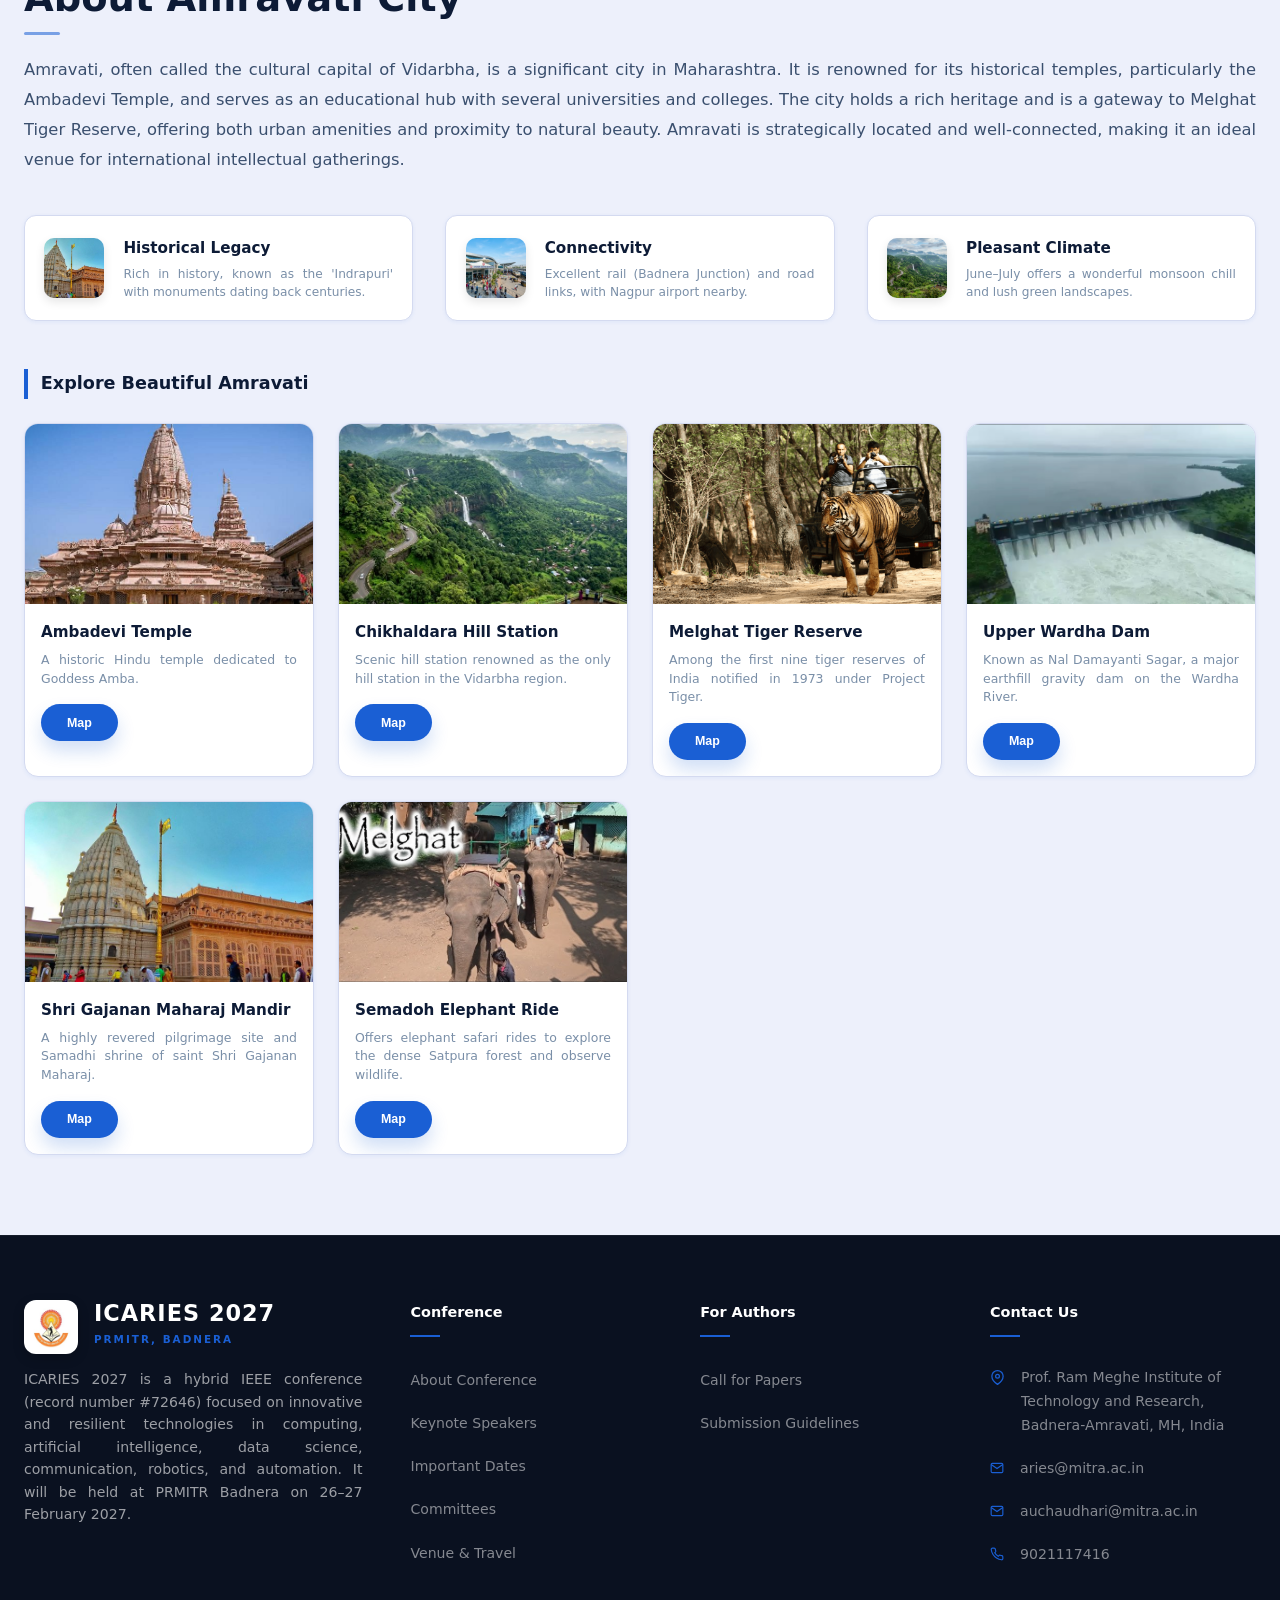
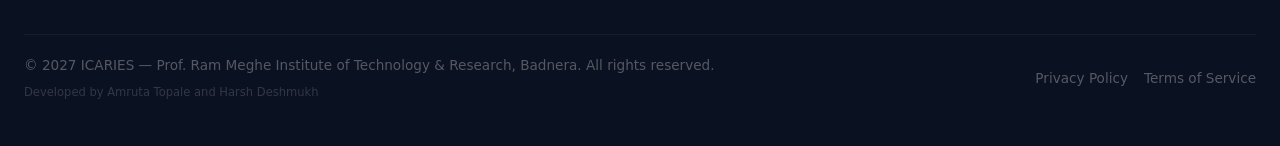
==== commit 8fdd8852: "changes 7" ====
--- a/index.html
+++ b/index.html
@@ -4,12 +4,21 @@
 <head>
   <meta charset="UTF-8" />
   <meta name="viewport" content="width=device-width, initial-scale=1.0" />
+  <meta name="theme-color" content="#0d1b36" />
   <title>ICARIES 2027 — PRMITR Badnera, Amravati</title>
   <meta name="description"
     content="2027 IEEE International Conference on Automation and Resilient Innovative Expert System — ICARIES 2027, PRMITR Badnera, Amravati, Maharashtra, India." />
   <link rel="icon" type="image/png" href="./assets/icaries_logo.png" />
-  <link rel="stylesheet" href="https://cdnjs.cloudflare.com/ajax/libs/font-awesome/6.5.1/css/all.min.css" />
+  <link rel="stylesheet" href="https://cdnjs.cloudflare.com/ajax/libs/font-awesome/6.5.1/css/all.min.css" integrity="sha512-DTOQO9RWCH3ppGqcWaEA1BIZOC6xxalwEsw9c2QQeAIftl+Vegovlnee1c9QX4TctnWMn13TZye+giMm8e2LwA==" crossorigin="anonymous" />
   <link rel="stylesheet" href="./css/style.css" />
+  <meta property="og:title" content="ICARIES 2027 — PRMITR Badnera, Amravati" />
+  <meta property="og:description" content="2027 IEEE International Conference on Automation and Resilient Innovative Expert System — ICARIES 2027, PRMITR Badnera, Amravati, Maharashtra, India." />
+  <meta property="og:image" content="./assets/icaries_logo.png" />
+  <meta property="og:type" content="website" />
+  <meta name="twitter:card" content="summary" />
+  <meta name="twitter:title" content="ICARIES 2027 — PRMITR Badnera, Amravati" />
+  <meta name="twitter:description" content="2027 IEEE International Conference on Automation and Resilient Innovative Expert System — ICARIES 2027, PRMITR Badnera, Amravati, Maharashtra, India." />
+  <meta name="twitter:image" content="./assets/icaries_logo.png" />
 </head>
 
 <body>
--- a/css/style.css
+++ b/css/style.css
@@ -373,21 +373,25 @@
 
 .home-hero-title-row {
   display: grid;
-  grid-template-columns: 150px minmax(0, 1fr) 150px;
+  grid-template-columns: 172px minmax(0, 1fr) 172px;
   align-items: center;
-  gap: 1.5rem;
+  gap: 2.25rem;
 }
 
 .home-hero-logo {
+  height: 170px;
   display: flex;
   align-items: center;
   justify-content: center;
+  padding-top: 0;
 }
 
 .home-hero-logo img {
   display: block;
-  max-width: 130px;
-  max-height: 105px;
+  max-width: 100%;
+  max-height: 100%;
+  width: auto;
+  height: auto;
   object-fit: contain;
 }
 
@@ -401,30 +405,6 @@
   }
 }
 
-@media (min-width: 769px) {
-  .home-hero-logo {
-    height: 150px;
-  }
-
-  .home-hero-logo-college img {
-    width: 150px;
-    height: 150px;
-    max-width: 100%;
-    max-height: 100%;
-  }
-
-  .home-hero-logo-ieee img {
-    width: 150px;
-    height: 90px;
-    max-width: 100%;
-    max-height: 100%;
-  }
-
-  .home-hero-logo-ieee {
-    transform: translateX(-2rem);
-  }
-}
-
 @media (min-width: 769px) and (max-width: 900px) {
   .welcome-grid {
     grid-template-columns: 1fr;
@@ -435,7 +415,7 @@
     gap: 0;
   }
 
-  .home-hero-copy {
+  .home-hero-details {
     width: 100%;
     padding: 0 .5rem;
     text-align: center;
@@ -443,23 +423,28 @@
 
   .home-hero-logo-college,
   .home-hero-logo-ieee,
-  .home-hero-sponsor,
   .welcome-logo {
     display: none;
   }
 }
 
-.home-hero-copy {
-  min-width: 0;
-}
-
-.home-hero-sponsor {
+.home-hero-details {
+  width: 100%;
+  margin-top: 1.5rem;
+  text-align: center;
+}
+
+.home-hero-sponsor-line {
   display: flex;
+  flex-direction: column;
+  align-items: center;
+  gap: .4rem;
   justify-content: center;
-  margin: -.35rem 0 1.25rem;
-}
-
-.home-hero-sponsor img {
+  margin: .5rem 0;
+  text-align: center;
+}
+
+.home-hero-sponsor-line img {
   display: block;
   max-width: 185px;
   max-height: 46px;
@@ -480,9 +465,18 @@
 #home {
   position: relative;
   overflow: hidden;
-  background: linear-gradient(180deg, #f5f8ff 0%, #eaf2ff 40%, #ffffff 100%);
+  background-image: url('../assets/prmitr.webp');
+  background-size: cover;
+  background-position: center;
   padding: 4rem 1.5rem 3.5rem;
   text-align: center;
+}
+
+#home::before {
+  content: '';
+  position: absolute;
+  inset: 0;
+  background: rgba(255, 255, 255, .65);
 }
 
 /* Reduce vertical gap between the home hero and the next section */
@@ -492,6 +486,11 @@
 
 .home-hero {
   position: relative;
+}
+
+#home .hero-inner {
+  position: relative;
+  z-index: 1;
 }
 
 .hero-inner {
@@ -560,6 +559,31 @@
   font-size: 1.15rem;
   color: var(--text-soft);
   margin: .8rem 0 1.4rem;
+}
+
+.hero-subtitle {
+  display: inline-block;
+  font-size: .95rem;
+  font-weight: 600;
+  color: var(--blue-dark);
+  background: var(--blue-light);
+  padding: .35rem 1rem;
+  border-radius: 999px;
+  margin-bottom: .75rem;
+}
+
+.hero-venue {
+  color: var(--text);
+  font-weight: 600;
+}
+
+.hero-record,
+.hero-dates {
+  text-align: center;
+  justify-content: center;
+  font-size: 1rem;
+  font-weight: 400;
+  color: var(--text);
 }
 
 #home .hero-sponsored,
@@ -1758,6 +1782,22 @@
     gap: 1rem;
     width: 100%;
     min-width: 0;
+  }
+
+  .committee-lead {
+    display: flex;
+    flex-direction: column;
+    flex-wrap: wrap;
+    align-items: center;
+    justify-content: center;
+    gap: 1rem;
+    margin-bottom: 1.5rem;
+  }
+
+  .member-card-lead {
+    width: min(100%, calc((100% - 3rem) / 4));
+    text-align: center;
+    padding: 1.25rem;
   }
 
   .member-card {
@@ -2236,7 +2276,7 @@
       gap: 0;
     }
 
-    .home-hero-copy {
+    .home-hero-details {
       width: 100%;
       padding: 0 .5rem;
       text-align: center;
@@ -2255,7 +2295,6 @@
 
     .home-hero-logo-college,
     .home-hero-logo-ieee,
-    .home-hero-sponsor,
     .welcome-logo {
       display: none;
     }
@@ -2322,10 +2361,6 @@
 
     .home-hero-logo-college {
       grid-row: 1;
-    }
-
-    .home-hero-copy {
-      grid-row: 2;
     }
 
     .home-hero-logo-ieee {
